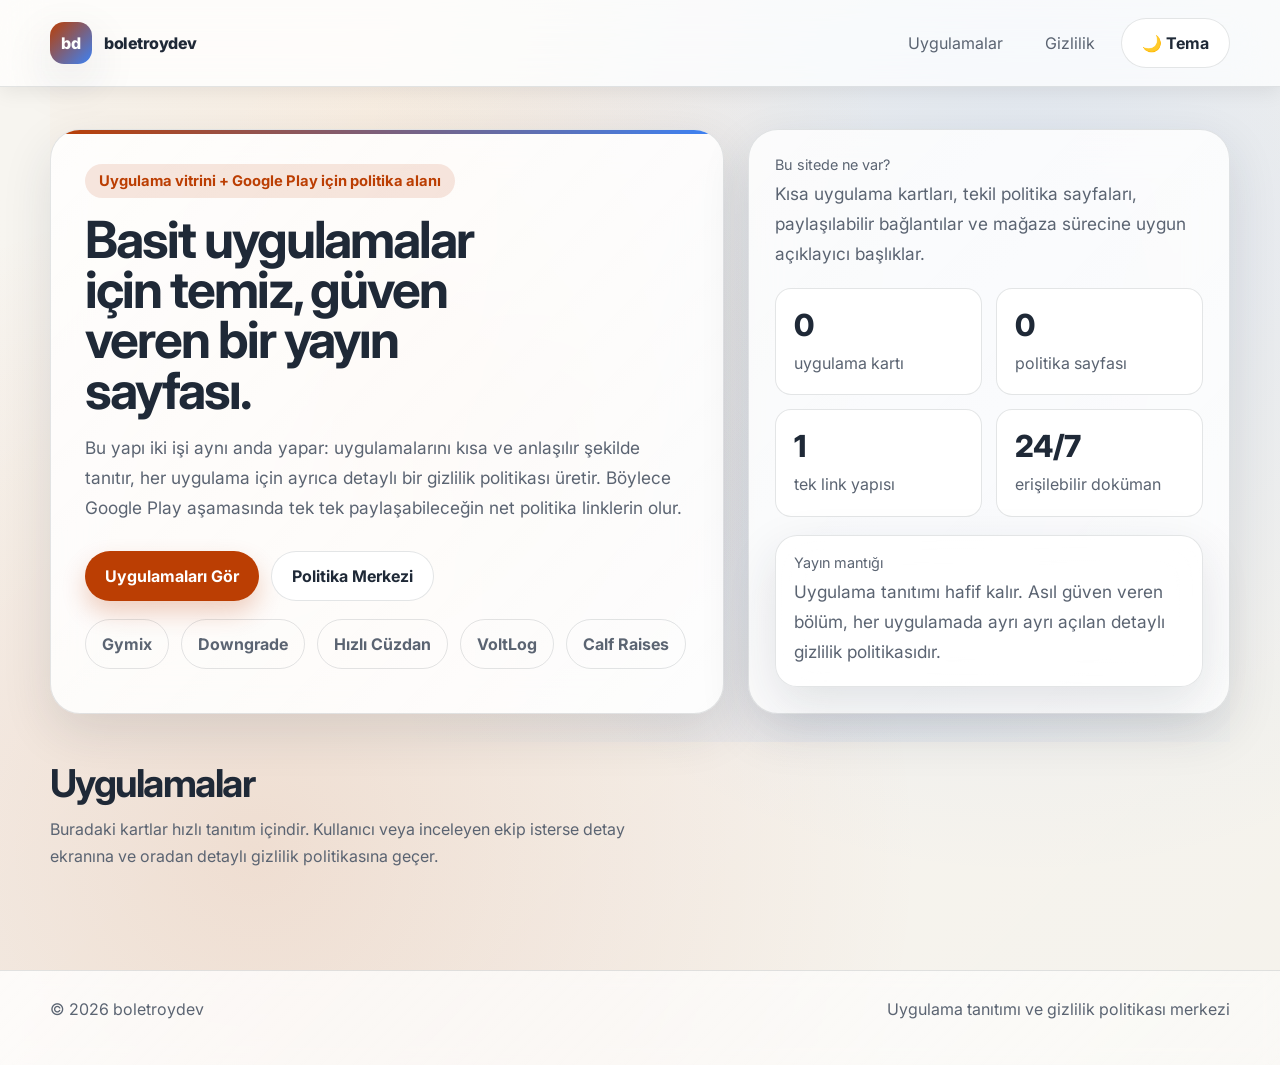
==== index.html @ 5c426b90 "save Co-authored-by: Copilot <copilot@github.com>" ====
<!DOCTYPE html>
<html lang="tr">

<head>
    <meta charset="UTF-8">
    <meta name="viewport" content="width=device-width, initial-scale=1.0">
    <title>boletroydev | Uygulamalar ve Gizlilik Politikaları</title>
    <meta name="description"
        content="boletroydev uygulamaları, öne çıkan özellikler ve Google Play uyumlu gizlilik politikaları.">
    <meta name="keywords" content="uygulama, android, ios, gizlilik politikası, privacy policy, mobile app">
    <meta property="og:title" content="boletroydev | Uygulamalar ve Gizlilik Politikaları">
    <meta property="og:description" content="boletroydev uygulamaları, öne çıkan özellikler ve Google Play uyumlu gizlilik politikaları.">
    <meta property="og:image" content="icons/icon.png">
    <meta property="og:url" content="https://boletroydev.com">
    <meta name="twitter:card" content="summary_large_image">
    <link rel="icon" href="icons/icon.png" type="image/png">
    <link rel="preconnect" href="https://fonts.googleapis.com">
    <link rel="preconnect" href="https://fonts.gstatic.com" crossorigin>
    <link href="https://fonts.googleapis.com/css2?family=Inter:wght@400;500;600;700;800&display=swap" rel="stylesheet">
    <link rel="stylesheet" href="style.css">
</head>

<body>
    <div class="shell">
        <header class="nav">
            <div class="nav-inner">
                <a class="brand" href="#home" aria-label="Ana sayfa">
                    <span class="brand-mark">bd</span>
                    <span>boletroydev</span>
                </a>
                <div class="nav-actions">
                    <button class="ghost-button" type="button" onclick="showHome()">Uygulamalar</button>
                    <button class="ghost-button" type="button" onclick="showPolicies()">Gizlilik</button>
                    <button class="secondary-button" id="theme-toggle" type="button"
                        aria-label="Temayı değiştir">🌙 Tema</button>
                </div>
            </div>
        </header>

        <section class="hero">
            <div class="hero-card">
                <div class="eyebrow">Uygulama vitrini + Google Play için politika alanı</div>
                <h1>Basit uygulamalar için temiz, güven veren bir yayın sayfası.</h1>
                <p>
                    Bu yapı iki işi aynı anda yapar: uygulamalarını kısa ve anlaşılır şekilde tanıtır, her uygulama için
                    ayrıca detaylı bir gizlilik politikası üretir. Böylece Google Play aşamasında tek tek
                    paylaşabileceğin
                    net politika linklerin olur.
                </p>
                <div class="hero-actions">
                    <button class="primary-button" type="button" onclick="showHome()">Uygulamaları Gör</button>
                    <button class="secondary-button" type="button" onclick="showPolicies()">Politika Merkezi</button>
                </div>
                <div class="pill-list" style="margin-top: 18px;">
                    <button class="chip-link" type="button" onclick="jumpToApp('project-asistan')">Gymix</button>
                    <button class="chip-link" type="button" onclick="jumpToApp('gorev-takipci')">Downgrade</button>
                    <button class="chip-link" type="button" onclick="jumpToApp('butce-yoneticisi')">Hızlı
                        Cüzdan</button>
                    <button class="chip-link" type="button" onclick="jumpToApp('voltlog')">VoltLog</button>
                    <button class="chip-link" type="button" onclick="jumpToApp('calf-raises-tracker')">Calf Raises</button>
                </div>
            </div>

            <aside class="stats-card">
                <div>
                    <div class="mini-title">Bu sitede ne var?</div>
                    <p class="muted" style="margin: 0;">
                        Kısa uygulama kartları, tekil politika sayfaları, paylaşılabilir bağlantılar ve mağaza sürecine
                        uygun
                        açıklayıcı başlıklar.
                    </p>
                </div>
                <div class="stat-grid">
                    <div class="stat-item">
                        <span class="stat-number" id="app-count">0</span>
                        <span class="stat-label">uygulama kartı</span>
                    </div>
                    <div class="stat-item">
                        <span class="stat-number" id="policy-count">0</span>
                        <span class="stat-label">politika sayfası</span>
                    </div>
                    <div class="stat-item">
                        <span class="stat-number">1</span>
                        <span class="stat-label">tek link yapısı</span>
                    </div>
                    <div class="stat-item">
                        <span class="stat-number">24/7</span>
                        <span class="stat-label">erişilebilir doküman</span>
                    </div>
                </div>
                <div class="section-card" style="padding: 18px;">
                    <div class="mini-title">Yayın mantığı</div>
                    <p class="muted" style="margin: 0;">
                        Uygulama tanıtımı hafif kalır. Asıl güven veren bölüm, her uygulamada ayrı ayrı açılan detaylı
                        gizlilik
                        politikasıdır.
                    </p>
                </div>
            </aside>
        </section>

        <main class="main">
            <section id="home" class="view active">
                <div class="section-head">
                    <div>
                        <h2 class="section-title">Uygulamalar</h2>
                        <p class="section-copy">
                            Buradaki kartlar hızlı tanıtım içindir. Kullanıcı veya inceleyen ekip isterse detay ekranına
                            ve oradan
                            detaylı gizlilik politikasına geçer.
                        </p>
                    </div>
                </div>
                <div id="apps-grid" class="app-grid"></div>
            </section>

            <section id="detail" class="view">
                <div id="detail-content"></div>
            </section>

            <section id="privacy" class="view">
                <div id="privacy-content"></div>
            </section>
        </main>

        <button id="back-to-top" class="back-to-top" type="button" aria-label="Başa dön">↑</button>

        <footer class="footer">
            <div class="footer-inner">
                <span id="footer-copy">© 2026 boletroydev</span>
                <span>Uygulama tanıtımı ve gizlilik politikası merkezi</span>
            </div>
        </footer>
    </div>

    <script>
        const apps = {
            "project-asistan": {
                "title": "Gymix - Fitness, Habit & Focus",
                "icon": "icons/gymix-logo.jpg",
                "desc": "Antrenman, alışkanlık ve odak rutinlerini tek yerde tutan sade bir yaşam tarzı uygulaması.",
                "features": [
                    "Egzersiz ve rutin takibi",
                    "Alışkanlık planlama",
                    "Odak seansı ve ilerleme görünümü"
                ],
                "version": "1.0.7",
                "websiteUrl": "#",
                "playStoreUrl": "https://play.google.com/store",
                "appStoreUrl": "https://www.apple.com/app-store/",
                "testLinks": [
                    {
                        "label": "Android Test",
                        "url": "#",
                        "note": "APK, internal test veya kapalı test bağlantısı"
                    },
                    {
                        "label": "iOS Test",
                        "url": "#",
                        "note": "TestFlight bağlantısı"
                    }
                ],
                "badge": "Yeni",
                "privacyPage": "gymix-privacy.html",
                "privacy": {
                    "lastUpdated": "21 Nisan 2026",
                    "summary": "Gymix, kullanıcının fitness ve alışkanlık verilerini uygulama işlevlerini sunmak amacıyla işler. Uygulama, reklam satışı amacıyla kişisel verileri üçüncü taraflara satmaz.",
                    "dataCollected": [
                        "Kullanıcının manuel olarak eklediği antrenman kayıtları",
                        "Alışkanlık hedefleri, tamamlanma durumu ve odak seansı bilgileri",
                        "Uygulama ayarları, tema tercihi ve cihaz üzerinde tutulan teknik kullanım verileri"
                    ],
                    "dataNotCollected": [
                        "Kredi kartı veya ödeme bilgileri",
                        "Resmi kimlik numarası",
                        "Rehber, kısa mesaj veya çağrı kayıtları"
                    ],
                    "usagePurposes": [
                        "Temel uygulama fonksiyonlarını sunmak",
                        "Kullanıcının geçmiş kayıtlarını göstermek",
                        "Cihaz üzerinde kişiselleştirilmiş deneyim sağlamak",
                        "Hata ayıklama ve hizmet kalitesini iyileştirmek"
                    ],
                    "sharing": "Gymix kapsamında tutulan kişisel veriler, reklam veya pazarlama amacıyla satılmaz. Yasal yükümlülük doğması dışında veriler üçüncü taraflarla paylaşılmaz.",
                    "storage": "Veriler ağırlıklı olarak cihaz üzerinde veya uygulama altyapısında hizmet sunumu için gerekli süre boyunca saklanır. Kullanıcı uygulama içeriğini sildiğinde ya da kaldırdığında ilgili kayıtlar erişilemez hale gelir.",
                    "security": "Uygulama içinde saklanan bilgiler yetkisiz erişime karşı makul teknik ve idari önlemlerle korunur. Buna erişim kısıtlamaları, güvenli aktarım yöntemleri ve düzenli bakım süreçleri dahildir.",
                    "children": "Gymix genel kitleye yöneliktir ve özellikle çocuklara hedeflenmez. Geliştirici, ebeveyn onayı gerektiren yaş grubundan bilerek veri toplama amacı taşımaz.",
                    "userRights": "Kullanıcı, uygulama içindeki verilerini düzenleyebilir, silebilir veya uygulamayı kaldırarak yerel verileri kaldırabilir. Geçerli mevzuat kapsamındaki talepler için mağaza geliştirici iletişim kanalı kullanılabilir."
                }
            },
            "gorev-takipci": {
                "title": "Downgrade - Bacak Kası",
                "icon": "icons/downgrade-logo.png",
                "desc": "Basit görev akışı, kısa notlar ve kişisel plan takibi için hafif bir yardımcı uygulama.",
                "features": [
                    "Görev ve liste yönetimi",
                    "Hatırlatıcı mantığı",
                    "Basit kategori düzeni"
                ],
                "version": "1.0.0",
                "websiteUrl": "#",
                "playStoreUrl": "#",
                "appStoreUrl": "#",
                "testLinks": [
                    {
                        "label": "Android Test",
                        "url": "#",
                        "note": "APK veya internal test bağlantısı"
                    }
                ],
                "badge": "Güncellendi",
                "privacyPage": "downgrade-privacy.html",
                "privacy": {
                    "lastUpdated": "21 Nisan 2026",
                    "summary": "Downgrade - Bacak Kası, kullanıcının eklediği görevleri ve uygulama tercihlerini çalışabilmek için kullanır. Uygulama basit işlevli olduğu için veri işleme kapsamı sınırlıdır.",
                    "dataCollected": [
                        "Kullanıcının oluşturduğu görev başlıkları ve görev notları",
                        "Hatırlatıcı tercihleri ve görev durumu bilgileri",
                        "Temel cihaz içi ayarlar"
                    ],
                    "dataNotCollected": [
                        "Konum verisi",
                        "Finansal bilgi",
                        "Sağlık verisi"
                    ],
                    "usagePurposes": [
                        "Görev listelerini göstermek ve güncellemek",
                        "Hatırlatıcı mantığını çalıştırmak",
                        "Kullanıcının ayarlarını korumak"
                    ],
                    "sharing": "Bu uygulamadaki görev ve not verileri reklam, profil çıkarma veya veri komisyonculuğu amacıyla üçüncü kişilere aktarılmaz.",
                    "storage": "Veriler temel olarak kullanıcının cihazında tutulur. Uygulama kaldırıldığında veya veriler temizlendiğinde ilgili içerikler silinir.",
                    "security": "Basit uygulama yapısına uygun olarak erişim sınırlandırmaları ve platformun sunduğu güvenlik önlemleri kullanılır.",
                    "children": "Uygulama çocuklara özel olarak tasarlanmamıştır ve bilerek çocuklardan kişisel veri toplamayı hedeflemez.",
                    "userRights": "Kullanıcı kendi oluşturduğu içerikleri dilediği zaman güncelleyebilir veya silebilir. Politika ile ilgili talepler mağaza geliştirici iletişim adresi üzerinden iletilebilir."
                }
            },
            "butce-yoneticisi": {
                "title": "Hızlı Cüzdan - Bütçe Yöneticisi",
                "icon": "icons/fastwallet-logo.png",
                "desc": "Gelir gider takibi, kategori yönetimi ve kişisel bütçe görünümü için tasarlanmış sade finans yardımcı uygulaması.",
                "features": [
                    "Gelir ve gider kaydı",
                    "Kategori bazlı özetler",
                    "Dışa aktarma ve temel rapor mantığı"
                ],
                "version": "1.0.0",
                "websiteUrl": "#",
                "playStoreUrl": "#",
                "appStoreUrl": "#",
                "testLinks": [
                    {
                        "label": "Android Test",
                        "url": "#",
                        "note": "Deneme sürümü bağlantısı"
                    }
                ],
                "badge": null,
                "privacyPage": "fastwallet-privacy.html",
                "privacy": {
                    "lastUpdated": "21 Nisan 2026",
                    "summary": "Hızlı Cüzdan, kullanıcının bütçe kayıtlarını kişisel finans takibi amacıyla işler. Finansal yönetim aracı olmasına rağmen banka hesabına doğrudan erişim sağlamaz ve ödeme işlemi yürütmez.",
                    "dataCollected": [
                        "Kullanıcının eklediği gelir ve gider kayıtları",
                        "Kategori, açıklama ve tarih bilgileri",
                        "Uygulama tercihleri ve temel teknik kayıtlar"
                    ],
                    "dataNotCollected": [
                        "Kredi kartı numarası",
                        "Banka giriş bilgileri",
                        "Biyometrik kimlik verileri"
                    ],
                    "usagePurposes": [
                        "Bütçe ekranında kayıtların gösterilmesi",
                        "Finansal özet ve rapor üretimi",
                        "Kullanıcı deneyimini sürdürebilmek için tercihlerin korunması"
                    ],
                    "sharing": "Kullanıcının bütçe kayıtları reklam ağlarıyla paylaşılmaz ve veri satışı yapılmaz. Ancak yasal gereklilik veya kullanıcı talebi halinde sınırlı işlem yapılabilir.",
                    "storage": "Girilen kayıtlar, uygulama işlevlerini sürdürebilmek için gerekli süre boyunca saklanır. Kullanıcı verileri silerse veya uygulamayı kaldırırsa erişim sona erer.",
                    "security": "Veriler platformun sağladığı güvenlik imkanları ve uygulama içi makul koruma önlemleri ile saklanır. Amaç yetkisiz erişim riskini azaltmaktır.",
                    "children": "Hızlı Cüzdan genel kullanıcı kitlesine yöneliktir; çocuklara yönelik özel içerik veya bilinçli çocuk verisi toplama faaliyeti içermez.",
                    "userRights": "Kullanıcı kayıtlarını düzenleyebilir, silebilir ve uygun yasal çerçevede bilgi talebinde bulunabilir. Resmi iletişim için mağaza geliştirici iletişim kanalı kullanılabilir."
                }
            },
            "voltlog": {
                "title": "VoltLog: Battery Ride Tracker",
                "icon": "icons/voltlog-logo.svg",
                "desc": "Elektrikli sürüşlerde batarya tüketimi, rota hissi ve sürüş kayıtlarını takip etmek için hazırlanan sade bir yardımcı uygulama.",
                "features": [
                    "Batarya seviyesi ve sürüş kaydı",
                    "Sürüş geçmişi ve temel özetler",
                    "Kişisel rota notları"
                ],
                "version": "1.0.0",
                "websiteUrl": "#",
                "playStoreUrl": "#",
                "appStoreUrl": "#",
                "testLinks": [
                    {
                        "label": "Android Test",
                        "url": "#",
                        "note": "Kapalı test veya APK bağlantısı"
                    }
                ],
                "badge": "Yeni",
                "privacyPage": "voltlog-privacy.html",
                "privacy": {
                    "lastUpdated": "21 Nisan 2026",
                    "summary": "VoltLog, kullanıcının sürüş geçmişini ve batarya ile ilgili uygulama içinde girdiği verileri sürüş deneyimini takip etmek amacıyla işler. Uygulama, kişisel verileri reklam satışı amacıyla üçüncü taraflara satmaz.",
                    "dataCollected": [
                        "Kullanıcının eklediği sürüş kayıtları",
                        "Batarya seviyesi, süre, mesafe veya manuel not bilgileri",
                        "Uygulama tercihleri ve temel cihaz içi teknik kayıtlar"
                    ],
                    "dataNotCollected": [
                        "Ödeme kartı bilgileri",
                        "Resmi kimlik numarası",
                        "Kişisel rehber veya mesaj içerikleri"
                    ],
                    "usagePurposes": [
                        "Sürüş geçmişini göstermek",
                        "Batarya kullanım eğilimlerini özetlemek",
                        "Kullanıcı deneyimini iyileştirmek",
                        "Teknik sorunları analiz etmek"
                    ],
                    "sharing": "VoltLog içinde işlenen veriler reklam ağına satılmaz. Yasal zorunluluklar dışında veriler üçüncü taraflarla paylaşılmaz.",
                    "storage": "Kayıtlar uygulama işlevlerini sürdürebilmek için gerekli süre boyunca saklanır. Kullanıcı verileri sildiğinde veya uygulamayı kaldırdığında bu kayıtlara erişim sona erer.",
                    "security": "Veriler, platformun sunduğu güvenlik önlemleri ve uygulama içi makul koruma yöntemleri ile korunmaya çalışılır.",
                    "children": "VoltLog genel kullanıcı kitlesine yöneliktir ve çocuklara özel olarak tasarlanmamıştır.",
                    "userRights": "Kullanıcı kendi kayıtlarını görüntüleyebilir, düzenleyebilir ve silebilir. Politika ile ilgili talepler geliştirici iletişim kanalı üzerinden iletilebilir."
                }
            },
            "calf-raises-tracker": {
                "title": "Calf Raises Tracker",
                "icon": "icons/calf-raises-logo.svg",
                "desc": "Baldır egzersizi tekrarlarını, set sayılarını ve kişisel ilerlemeyi hızlı biçimde kaydetmek için tasarlanan hafif bir takip uygulaması.",
                "features": [
                    "Set ve tekrar kaydı",
                    "Günlük egzersiz geçmişi",
                    "Kişisel ilerleme takibi"
                ],
                "version": "1.0.0",
                "websiteUrl": "#",
                "playStoreUrl": "#",
                "appStoreUrl": "#",
                "testLinks": [
                    {
                        "label": "Android Test",
                        "url": "#",
                        "note": "APK veya kapalı test bağlantısı"
                    }
                ],
                "badge": "Yeni",
                "privacyPage": "calf-raises-privacy.html",
                "privacy": {
                    "lastUpdated": "21 Nisan 2026",
                    "summary": "Calf Raises Tracker, kullanıcının egzersiz tekrarlarını ve ilerleme kayıtlarını gösterebilmek için sınırlı düzeyde uygulama verisi işler. Uygulama, kullanıcı verilerini reklam veya veri satışı amacıyla kullanmaz.",
                    "dataCollected": [
                        "Kullanıcının girdiği set, tekrar ve tarih kayıtları",
                        "Egzersiz hedefleri veya kişisel notlar",
                        "Temel uygulama tercihleri"
                    ],
                    "dataNotCollected": [
                        "Finansal bilgi",
                        "Resmi sağlık kaydı",
                        "Kişisel mesaj içerikleri"
                    ],
                    "usagePurposes": [
                        "Antrenman ilerlemesini göstermek",
                        "Kayıt geçmişini saklamak",
                        "Temel uygulama deneyimini sürdürmek"
                    ],
                    "sharing": "Bu uygulamada tutulan egzersiz kayıtları üçüncü taraf reklam ağlarıyla paylaşılmaz ve veri satışı yapılmaz.",
                    "storage": "Veriler, uygulama işlevlerini sağlamak için gereken süre boyunca saklanır. Kullanıcı silme işlemi yaptığında veya uygulamayı kaldırdığında ilgili erişim sona erer.",
                    "security": "Platform seviyesindeki güvenlik imkanları ve makul uygulama önlemleri kullanılarak veriler korunmaya çalışılır.",
                    "children": "Uygulama genel kullanıcı kitlesine yöneliktir ve bilerek çocuklardan kişisel veri toplama amacı taşımaz.",
                    "userRights": "Kullanıcı egzersiz kayıtlarını düzenleyebilir, silebilir ve destek kanalından ek bilgi talep edebilir."
                }
            }
        };

        const appList = Object.entries(apps);

        function escapeHtml(value) {
            return String(value)
                .replaceAll("&", "&amp;")
                .replaceAll("<", "&lt;")
                .replaceAll(">", "&gt;")
                .replaceAll('"', "&quot;")
                .replaceAll("'", "&#39;");
        }

        function getPolicyUrl(appId) {
            const app = apps[appId];
            if (!app) {
                return `${window.location.origin}${window.location.pathname}#privacy`;
            }
            return `${window.location.origin}${window.location.pathname.replace(/[^/]*$/, "")}${app.privacyPage}`;
        }

        function renderList(items, className = "feature-list") {
            return `<ul class="${className}">${items.map((item) => `<li>${escapeHtml(item)}</li>`).join("")}</ul>`;
        }

        function renderApps() {
            const appsGrid = document.getElementById("apps-grid");
            appsGrid.innerHTML = appList.map(([id, app]) => `
                <article class="app-card">
                    <div class="app-cover">
                        <img src="${escapeHtml(app.icon)}" alt="${escapeHtml(app.title)} logosu">
                    </div>
                    <div class="app-body">
                        <div class="app-header">
                            <h3 class="app-title">${escapeHtml(app.title)}</h3>
                            ${app.badge ? `<span class="badge">${escapeHtml(app.badge)}</span>` : ""}
                        </div>
                        <p class="muted">${escapeHtml(app.desc)}</p>
                        <div class="inline-actions" style="margin-top: 14px;">
                            ${app.websiteUrl && app.websiteUrl !== "#" ? `<span class="badge">Website Hazır</span>` : `<span class="badge badge-muted">Website Yakında</span>`}
                        </div>
                        ${renderList(app.features)}
                        <div class="inline-actions" style="margin-top: 20px;">
                            <button class="primary-button" type="button" onclick="showAppDetail('${id}')">Detaya Git</button>
                            <button class="secondary-button" type="button" onclick="showPrivacy('${id}')">Gizlilik</button>
                            <a class="secondary-button" href="${escapeHtml(app.privacyPage)}">Ayrı Sayfa</a>
                            ${app.websiteUrl && app.websiteUrl !== "#" ? `<a class="secondary-button" href="${escapeHtml(app.websiteUrl)}" target="_blank" rel="noreferrer">Website</a>` : ""}
                            ${renderTestLinks(app, true)}
                        </div>
                    </div>
                </article>
            `).join("");
        }

        function renderTestLinks(app, compact = false) {
            if (!app.testLinks || app.testLinks.length === 0) {
                return "";
            }

            return app.testLinks
                .filter((link) => link.url && link.url !== "#")
                .map((link) => {
                    const className = compact ? "secondary-button" : "chip-link";
                    const target = escapeHtml(link.url);
                    const title = link.note ? ` title="${escapeHtml(link.note)}"` : "";
                    return `<a class="${className}" href="${target}" target="_blank" rel="noreferrer"${title}>${escapeHtml(link.label)}</a>`;
                })
                .join("");
        }

        function showView(viewId) {
            document.querySelectorAll(".view").forEach((view) => view.classList.remove("active"));
            document.getElementById(viewId).classList.add("active");
            window.scrollTo({ top: 0, behavior: "smooth" });
        }

        function showHome() {
            window.location.hash = "home";
            showView("home");
        }

        function showPolicies() {
            renderPolicyHub();
            window.location.hash = "privacy";
            showView("privacy");
        }

        function jumpToApp(appId) {
            if (!apps[appId]) {
                return;
            }
            showAppDetail(appId);
        }

        function showAppDetail(appId) {
            const app = apps[appId];
            if (!app) {
                return;
            }

            const detailContent = document.getElementById("detail-content");
            detailContent.innerHTML = `
                <div class="detail-layout">
                    <section class="detail-panel">
                        <div class="detail-intro">
                            <img class="detail-icon" src="${escapeHtml(app.icon)}" alt="${escapeHtml(app.title)} logosu">
                            <div>
                                <div class="eyebrow">Uygulama detayı</div>
                                <h2 class="detail-title">${escapeHtml(app.title)}</h2>
                                <p class="detail-copy">${escapeHtml(app.desc)}</p>
                            </div>
                        </div>
                        <div class="info-row">
                            <div class="info-chip">
                                <strong>Versiyon</strong>
                                <span>${escapeHtml(app.version)}</span>
                            </div>
                            <div class="info-chip">
                                <strong>Politika tipi</strong>
                                <span>Tekil uygulama politikası</span>
                            </div>
                            <div class="info-chip">
                                <strong>Güncelleme</strong>
                                <span>${escapeHtml(app.privacy.lastUpdated)}</span>
                            </div>
                        </div>
                        <div class="inline-actions" style="margin-top: 18px;">
                            ${app.websiteUrl && app.websiteUrl !== "#" ? `<span class="badge">Website aktif</span>` : `<span class="badge badge-muted">Website henüz eklenmedi</span>`}
                        </div>
                        ${app.websiteUrl && app.websiteUrl !== "#" ? `
                        <div class="section-card" style="margin-top: 22px;">
                            <div class="mini-title">Uygulama web sitesi</div>
                            <p class="muted">Bu uygulama için ayrı bir tanıtım veya destek sitesi kullanabilirsin.</p>
                            <div class="inline-actions" style="margin-top: 16px;">
                                <a class="primary-button" href="${escapeHtml(app.websiteUrl)}" target="_blank" rel="noreferrer">Websiteyi Aç</a>
                            </div>
                        </div>` : ""}
                        <div class="section-card" style="margin-top: 22px;">
                            <div class="mini-title">Öne çıkan özellikler</div>
                            ${renderList(app.features)}
                        </div>
                    </section>

                    <aside class="detail-panel">
                        <div class="mini-title">Buradan devam et</div>
                        <p class="muted">
                            Mağaza aşaması için en kritik bölüm, bu uygulamaya ait detaylı gizlilik politikasıdır.
                            Aşağıdaki butonla doğrudan tekil politika sayfasına geçebilirsin.
                        </p>
                        <div class="detail-actions" style="margin-top: 20px;">
                            <button class="primary-button" type="button" onclick="showPrivacy('${appId}')">Gizlilik Politikasını Aç</button>
                            <button class="secondary-button" type="button" onclick="showHome()">Kartlara Dön</button>
                            <a class="secondary-button" href="${escapeHtml(app.privacyPage)}">Ayrı Gizlilik Sayfası</a>
                            ${app.websiteUrl && app.websiteUrl !== "#" ? `<a class="secondary-button" href="${escapeHtml(app.websiteUrl)}" target="_blank" rel="noreferrer">Website</a>` : ""}
                            ${app.playStoreUrl && app.playStoreUrl !== "#" ? `<a class="secondary-button" href="${escapeHtml(app.playStoreUrl)}" target="_blank" rel="noreferrer">Google Play</a>` : ""}
                            ${app.appStoreUrl && app.appStoreUrl !== "#" ? `<a class="secondary-button" href="${escapeHtml(app.appStoreUrl)}" target="_blank" rel="noreferrer">App Store</a>` : ""}
                            ${renderTestLinks(app, true)}
                        </div>
                        <div class="section-card" style="margin-top: 22px;">
                            <div class="mini-title">Kısa politika özeti</div>
                            <p class="muted" style="margin: 0;">${escapeHtml(app.privacy.summary)}</p>
                        </div>
                        ${app.testLinks && app.testLinks.some((link) => link.url && link.url !== "#") ? `
                        <div class="section-card" style="margin-top: 22px;">
                            <div class="mini-title">Test bağlantıları</div>
                            <p class="muted">Yayın öncesi deneme sürümlerini veya TestFlight / APK bağlantılarını burada paylaşabilirsin.</p>
                            <div class="inline-actions" style="margin-top: 16px;">
                                ${app.testLinks.filter((link) => link.url && link.url !== "#").map((link) => `
                                    <a class="secondary-button" href="${escapeHtml(link.url)}" target="_blank" rel="noreferrer" title="${escapeHtml(link.note || "")}">
                                        ${escapeHtml(link.label)}
                                    </a>
                                `).join("")}
                            </div>
                        </div>` : `
                        <div class="section-card" style="margin-top: 22px;">
                            <div class="mini-title">Test bağlantıları</div>
                            <p class="muted" style="margin: 0;">Bu uygulama için henüz aktif bir test bağlantısı eklenmedi.</p>
                        </div>`}
                    </aside>
                </div>
            `;

            window.location.hash = `app/${appId}`;
            showView("detail");
        }

        function renderPolicyHub() {
            const privacyContent = document.getElementById("privacy-content");
            privacyContent.innerHTML = `
                <div class="section-head">
                    <div>
                        <h2 class="section-title">Gizlilik Politikaları</h2>
                        <p class="section-copy">
                            Her uygulama için ayrı politika bağlantısı üretilir. Google Play Console içinde ilgili uygulamanın
                            privacy policy alanına bu tekil bağlantıyı ekleyebilirsin.
                        </p>
                    </div>
                </div>
                <div class="app-grid">
                    ${appList.map(([id, app]) => `
                        <article class="app-card">
                            <div class="app-body">
                                <div class="app-header">
                                    <h3 class="app-title">${escapeHtml(app.title)}</h3>
                                    <span class="badge">Politika</span>
                                </div>
                                <p class="muted">${escapeHtml(app.privacy.summary)}</p>
                                <div class="policy-url">${escapeHtml(getPolicyUrl(id))}</div>
                                <div class="inline-actions" style="margin-top: 18px;">
                                    <button class="primary-button" type="button" onclick="showPrivacy('${id}')">Politikayı Aç</button>
                                    <button class="secondary-button" type="button" onclick="copyPolicyUrl('${id}')">Linki Kopyala</button>
                                    <a class="secondary-button" href="${escapeHtml(app.privacyPage)}">Ayrı Sayfa</a>
                                </div>
                            </div>
                        </article>
                    `).join("")}
                </div>
            `;
        }

        function showPrivacy(appId) {
            const app = apps[appId];
            if (!app) {
                renderPolicyHub();
                showView("privacy");
                return;
            }

            const privacyContent = document.getElementById("privacy-content");
            privacyContent.innerHTML = `
                <div class="policy-layout">
                    <section class="policy-panel">
                        <div class="policy-intro">
                            <img class="policy-icon" src="${escapeHtml(app.icon)}" alt="${escapeHtml(app.title)} logosu">
                            <div>
                                <div class="eyebrow">Detaylı gizlilik politikası</div>
                                <h1 class="policy-title">${escapeHtml(app.title)}</h1>
                                <div class="policy-meta">
                                    <span class="chip-link" style="cursor: default;">Son güncelleme: ${escapeHtml(app.privacy.lastUpdated)}</span>
                                    <span class="chip-link" style="cursor: default;">Uygulamaya özel politika</span>
                                </div>
                            </div>
                        </div>

                        <div class="policy-body">
                            <p>${escapeHtml(app.privacy.summary)}</p>
                        </div>

                        <div class="policy-sections">
                            <section class="policy-section">
                                <h3>1. Toplanan veriler</h3>
                                ${renderList(app.privacy.dataCollected, "policy-list")}
                            </section>
                            <section class="policy-section">
                                <h3>2. Toplanmayan veriler</h3>
                                ${renderList(app.privacy.dataNotCollected, "policy-list")}
                            </section>
                            <section class="policy-section">
                                <h3>3. Verilerin kullanım amaçları</h3>
                                ${renderList(app.privacy.usagePurposes, "policy-list")}
                            </section>
                            <section class="policy-section">
                                <h3>4. Üçüncü taraflarla paylaşım</h3>
                                <p>${escapeHtml(app.privacy.sharing)}</p>
                            </section>
                            <section class="policy-section">
                                <h3>5. Saklama süresi ve silme yaklaşımı</h3>
                                <p>${escapeHtml(app.privacy.storage)}</p>
                            </section>
                            <section class="policy-section">
                                <h3>6. Güvenlik önlemleri</h3>
                                <p>${escapeHtml(app.privacy.security)}</p>
                            </section>
                            <section class="policy-section">
                                <h3>7. Çocukların gizliliği</h3>
                                <p>${escapeHtml(app.privacy.children)}</p>
                            </section>
                            <section class="policy-section">
                                <h3>8. Kullanıcı hakları ve talepler</h3>
                                <p>${escapeHtml(app.privacy.userRights)}</p>
                            </section>
                            <section class="policy-section">
                                <h3>9. Politika değişiklikleri</h3>
                                <p>Bu politika gerektiğinde güncellenebilir. Güncel sürüm her zaman bu sayfada yayımlanır ve yayım tarihi üst bölümde gösterilir.</p>
                            </section>
                        </div>
                    </section>

                    <aside class="aside-stack">
                        <section class="policy-sidebar">
                            <div class="mini-title">Google Play için kullan</div>
                            <p class="muted">
                                Aşağıdaki bağlantı bu uygulamanın doğrudan politika bağlantısıdır. Console içindeki ilgili alana bu
                                linki ekleyebilirsin. Ayrıca istersen bağımsız HTML sayfasını da kullanabilirsin.
                            </p>
                            <div class="policy-url">${escapeHtml(getPolicyUrl(appId))}</div>
                            <div class="inline-actions" style="margin-top: 18px;">
                                <button class="primary-button" type="button" onclick="copyPolicyUrl('${appId}')">Linki Kopyala</button>
                                <button class="secondary-button" type="button" onclick="showAppDetail('${appId}')">Uygulama Detayı</button>
                                <a class="secondary-button" href="${escapeHtml(app.privacyPage)}">Bağımsız Sayfayı Aç</a>
                            </div>
                        </section>

                        <section class="policy-sidebar">
                            <div class="mini-title">Bu politika neden güçlü görünüyor?</div>
                            <ul class="compliance-list">
                                <li>Veri kategorilerini açık şekilde ayırıyor.</li>
                                <li>Toplanmayan veri tiplerini ayrıca belirtiyor.</li>
                                <li>Paylaşım, saklama, güvenlik ve çocuk gizliliği başlıklarını kapsıyor.</li>
                                <li>Uygulamaya özel tekil sayfa bağlantısı sunuyor.</li>
                            </ul>
                        </section>
                    </aside>
                </div>
            `;

            window.location.hash = `privacy/${appId}`;
            showView("privacy");
        }

        async function copyPolicyUrl(appId) {
            const url = getPolicyUrl(appId);
            try {
                await navigator.clipboard.writeText(url);
                alert("Politika bağlantısı kopyalandı.");
            } catch (error) {
                alert(url);
            }
        }

        function boot() {
            const appCountEl = document.getElementById("app-count");
            const policyCountEl = document.getElementById("policy-count");
            const appsGrid = document.getElementById("apps-grid");
            const detailContent = document.getElementById("detail-content");
            const privacyContent = document.getElementById("privacy-content");
            const themeToggle = document.getElementById("theme-toggle");
            const backToTop = document.getElementById("back-to-top");
            const htmlElement = document.documentElement;

            function handleRoute() {
                const hash = window.location.hash.replace(/^#/, "");

                if (!hash || hash === "home") {
                    showView("home");
                    return;
                }

                if (hash === "privacy") {
                    renderPolicyHub();
                    showView("privacy");
                    return;
                }

                if (hash.startsWith("privacy/")) {
                    const appId = hash.replace("privacy/", "");
                    showPrivacy(appId);
                    return;
                }

                if (hash.startsWith("app/")) {
                    const appId = hash.replace("app/", "");
                    showAppDetail(appId);
                    return;
                }

                showView("home");
            }

            function initTheme() {
                const savedTheme = localStorage.getItem("theme");
                if (savedTheme === "dark") {
                    htmlElement.classList.add("dark");
                    themeToggle.textContent = "☀️ Açık Tema";
                } else {
                    htmlElement.classList.remove("dark");
                    themeToggle.textContent = "🌙 Koyu Tema";
                }
            }

            function toggleBackToTop() {
                if (window.scrollY > 300) {
                    backToTop.classList.add("visible");
                } else {
                    backToTop.classList.remove("visible");
                }
            }

            function scrollToTop() {
                window.scrollTo({ top: 0, behavior: "smooth" });
            }

            themeToggle.addEventListener("click", () => {
                htmlElement.classList.toggle("dark");
                localStorage.setItem("theme", htmlElement.classList.contains("dark") ? "dark" : "light");
                themeToggle.textContent = htmlElement.classList.contains("dark") ? "☀️ Açık Tema" : "🌙 Koyu Tema";
            });

            backToTop.addEventListener("click", scrollToTop);
            window.addEventListener("scroll", toggleBackToTop);
        }

        window.addEventListener("load", boot);
    </script>
</body>

</html>
---- style.css ----
:root {
    color-scheme: light;
    --bg: #f4f1ea;
    --panel: rgba(255, 255, 255, 0.82);
    --panel-strong: #ffffff;
    --text: #1f2937;
    --muted: #5b6472;
    --line: rgba(31, 41, 55, 0.12);
    --accent: #bb3e03;
    --accent-strong: #8d2b00;
    --accent-soft: rgba(187, 62, 3, 0.12);
    --accent2: #3b82f6;
    --accent2-soft: rgba(59, 130, 246, 0.12);
    --shadow: 0 18px 50px rgba(31, 41, 55, 0.12);
    --shadow-hover: 0 25px 60px rgba(31, 41, 55, 0.18);
    --shadow-strong: 0 32px 80px rgba(31, 41, 55, 0.15);
    --radius-xl: 30px;
    --radius-lg: 22px;
    --radius-md: 16px;
    --radius-sm: 12px;
}

html.dark {
    color-scheme: dark;
    --bg: #111827;
    --panel: rgba(17, 24, 39, 0.78);
    --panel-strong: #182334;
    --text: #f8fafc;
    --muted: #c2ccda;
    --line: rgba(148, 163, 184, 0.2);
    --accent: #f97316;
    --accent-strong: #ea580c;
    --accent-soft: rgba(249, 115, 22, 0.16);
    --accent2: #60a5fa;
    --accent2-soft: rgba(96, 165, 250, 0.16);
    --shadow: 0 20px 60px rgba(2, 6, 23, 0.38);
    --shadow-hover: 0 25px 70px rgba(2, 6, 23, 0.5);
    --shadow-strong: 0 32px 80px rgba(2, 6, 23, 0.6);
}

* {
    box-sizing: border-box;
}

body {
    margin: 0;
    font-family: 'Inter', "Segoe UI", "Helvetica Neue", Arial, sans-serif;
    background:
        radial-gradient(circle at 20% 80%, var(--accent-soft), transparent 50%),
        radial-gradient(circle at 80% 20%, var(--accent2-soft), transparent 50%),
        radial-gradient(circle at 40% 40%, rgba(251, 146, 60, 0.08), transparent 30%),
        linear-gradient(135deg, rgba(255, 255, 255, 0.3), rgba(255, 255, 255, 0.1)),
        var(--bg);
    color: var(--text);
    transition: background 0.25s ease, color 0.25s ease;
    animation: fadeIn 1s ease-in;
    min-height: 100vh;
}

@keyframes fadeIn {
    from { opacity: 0; }
    to { opacity: 1; }
}

a {
    color: inherit;
    text-decoration: none;
}

button {
    font: inherit;
}

.shell {
    min-height: 100vh;
}

.nav {
    position: sticky;
    top: 0;
    z-index: 20;
    backdrop-filter: blur(20px) saturate(180%);
    background: rgba(255, 255, 255, 0.72);
    border-bottom: 1px solid var(--line);
    transition: background 0.3s ease;
    box-shadow: 0 4px 20px rgba(0, 0, 0, 0.08);
}

html.dark .nav {
    background: rgba(15, 23, 42, 0.8);
    box-shadow: 0 4px 20px rgba(0, 0, 0, 0.3);
}

.nav-inner,
.hero,
.main,
.footer-inner {
    width: min(1180px, calc(100% - 32px));
    margin: 0 auto;
}

.nav-inner {
    display: flex;
    align-items: center;
    justify-content: space-between;
    gap: 16px;
    padding: 18px 0;
}

.brand {
    display: flex;
    align-items: center;
    gap: 12px;
    font-weight: 800;
    letter-spacing: -0.03em;
    transition: transform 0.2s ease;
}

.brand:hover {
    transform: scale(1.05);
}

.brand-mark {
    width: 42px;
    height: 42px;
    display: grid;
    place-items: center;
    border-radius: 14px;
    background: linear-gradient(135deg, var(--accent), var(--accent2));
    color: white;
    box-shadow: var(--shadow);
    transition: all 0.3s ease;
    position: relative;
    overflow: hidden;
}

.brand-mark::before {
    content: '';
    position: absolute;
    top: 0;
    left: 0;
    right: 0;
    bottom: 0;
    background: linear-gradient(45deg, rgba(255, 255, 255, 0.2), transparent);
    opacity: 0;
    transition: opacity 0.3s ease;
}

.brand-mark:hover::before {
    opacity: 1;
}

.brand-mark:hover {
    transform: scale(1.1) rotate(5deg);
    box-shadow: var(--shadow-hover);
}

.nav-actions {
    display: flex;
    align-items: center;
    flex-wrap: wrap;
    gap: 10px;
}

.ghost-button,
.primary-button,
.secondary-button,
.chip-link {
    border: 0;
    border-radius: 999px;
    cursor: pointer;
    transition: all 0.3s ease;
}

.ghost-button:focus,
.primary-button:focus,
.secondary-button:focus,
.chip-link:focus {
    outline: 2px solid var(--accent);
    outline-offset: 2px;
}

.ghost-button {
    padding: 12px 16px;
    color: var(--muted);
    background: transparent;
}

.ghost-button:hover,
.chip-link:hover {
    color: var(--text);
    background: var(--accent-soft);
    transform: translateY(-2px);
}

.primary-button,
.secondary-button,
.chip-link {
    display: inline-flex;
    align-items: center;
    justify-content: center;
    gap: 10px;
    padding: 14px 20px;
    font-weight: 700;
    position: relative;
    overflow: hidden;
}

.primary-button::before,
.secondary-button::before,
.chip-link::before {
    content: '';
    position: absolute;
    top: 50%;
    left: 50%;
    width: 0;
    height: 0;
    background: rgba(255, 255, 255, 0.3);
    border-radius: 50%;
    transform: translate(-50%, -50%);
    transition: width 0.6s ease, height 0.6s ease;
}

.primary-button:active::before,
.secondary-button:active::before,
.chip-link:active::before {
    width: 300px;
    height: 300px;
}

.primary-button {
    background: var(--accent);
    color: white;
    box-shadow: 0 12px 24px rgba(187, 62, 3, 0.24);
}

.primary-button:hover {
    transform: translateY(-3px);
    background: var(--accent-strong);
    box-shadow: 0 20px 40px rgba(187, 62, 3, 0.4);
}

.secondary-button {
    background: var(--panel-strong);
    color: var(--text);
    border: 1px solid var(--line);
}

.secondary-button:hover {
    transform: translateY(-2px);
    box-shadow: var(--shadow);
}

.hero {
    display: grid;
    grid-template-columns: 1.4fr 1fr;
    gap: 24px;
    padding: 42px 0 28px;
    position: relative;
}

.hero::before {
    content: '';
    position: absolute;
    top: 0;
    left: 0;
    right: 0;
    bottom: 0;
    background: 
        radial-gradient(circle at 30% 20%, rgba(251, 146, 60, 0.1) 0%, transparent 50%),
        radial-gradient(circle at 70% 80%, rgba(59, 130, 246, 0.08) 0%, transparent 50%);
    pointer-events: none;
    z-index: -1;
}

.hero-card,
.stats-card,
.section-card,
.app-card,
.detail-panel,
.policy-panel,
.policy-sidebar,
.empty-state {
    background: var(--panel);
    border: 1px solid var(--line);
    backdrop-filter: blur(20px);
    box-shadow: var(--shadow);
    transition: all 0.3s ease;
}

.hero-card {
    border-radius: var(--radius-xl);
    padding: 34px;
    background: linear-gradient(135deg, var(--panel) 0%, rgba(255, 255, 255, 0.9) 100%);
    backdrop-filter: blur(20px);
    border: 1px solid var(--line);
    box-shadow: var(--shadow);
    position: relative;
    overflow: hidden;
    animation: float 6s ease-in-out infinite;
}

@keyframes float {
    0%, 100% { transform: translateY(0px); }
    50% { transform: translateY(-5px); }
}

.hero-card::before {
    content: '';
    position: absolute;
    top: 0;
    left: 0;
    right: 0;
    height: 4px;
    background: linear-gradient(90deg, var(--accent), var(--accent2));
}

@keyframes slideUp {
    from { transform: translateY(30px); opacity: 0; }
    to { transform: translateY(0); opacity: 1; }
}

.eyebrow {
    display: inline-flex;
    align-items: center;
    gap: 8px;
    padding: 8px 14px;
    border-radius: 999px;
    background: var(--accent-soft);
    color: var(--accent);
    font-size: 0.92rem;
    font-weight: 700;
    margin-bottom: 16px;
}

.hero h1,
.section-title,
.policy-title,
.detail-title {
    margin: 0;
    letter-spacing: -0.04em;
}

.hero h1 {
    font-size: clamp(2.4rem, 4vw, 4.2rem);
    line-height: 0.98;
    max-width: 12ch;
}

.hero p {
    color: var(--muted);
    font-size: 1.08rem;
    line-height: 1.75;
    margin: 18px 0 28px;
    max-width: 60ch;
}

.hero-actions,
.pill-list,
.detail-actions,
.inline-actions,
.policy-meta {
    display: flex;
    flex-wrap: wrap;
    gap: 12px;
}

.chip-link {
    padding-inline: 16px;
    background: transparent;
    border: 1px solid var(--line);
    color: var(--muted);
    transition: all 0.3s ease;
    position: relative;
    overflow: hidden;
}

.chip-link::before {
    content: '';
    position: absolute;
    top: 0;
    left: -100%;
    width: 100%;
    height: 100%;
    background: linear-gradient(90deg, transparent, var(--accent-soft), transparent);
    transition: left 0.5s ease;
}

.chip-link:hover::before {
    left: 100%;
}

.chip-link:hover {
    color: var(--text);
    border-color: var(--accent);
    transform: translateY(-2px);
    box-shadow: 0 8px 20px rgba(187, 62, 3, 0.15);
}

.stats-card {
    border-radius: var(--radius-xl);
    padding: 26px;
    display: grid;
    gap: 18px;
    align-content: start;
    background: linear-gradient(135deg, var(--panel) 0%, rgba(255, 255, 255, 0.85) 100%);
    backdrop-filter: blur(20px);
    border: 1px solid var(--line);
    box-shadow: var(--shadow);
    animation: float 6s ease-in-out infinite 1s;
}

.stat-grid {
    display: grid;
    grid-template-columns: repeat(2, minmax(0, 1fr));
    gap: 14px;
}

.stat-item {
    padding: 18px;
    border-radius: var(--radius-md);
    background: var(--panel-strong);
    border: 1px solid var(--line);
    transition: all 0.3s ease;
    position: relative;
    overflow: hidden;
}

.stat-item::before {
    content: '';
    position: absolute;
    top: 0;
    left: 0;
    right: 0;
    height: 3px;
    background: linear-gradient(90deg, var(--accent), var(--accent2));
    transform: scaleX(0);
    transition: transform 0.3s ease;
}

.stat-item:hover::before {
    transform: scaleX(1);
}

.stat-item:hover {
    transform: translateY(-5px) scale(1.02);
    box-shadow: var(--shadow-hover);
    border-color: var(--accent-soft);
}

.stat-number {
    display: block;
    font-size: 1.9rem;
    font-weight: 800;
    letter-spacing: -0.04em;
    margin-bottom: 8px;
}

.stat-label,
.muted {
    color: var(--muted);
    line-height: 1.6;
}

.main {
    padding: 18px 0 80px;
}

.view {
    display: none;
}

.view.active {
    display: block;
    animation: fadeIn 0.5s ease-in;
}

.section-head {
    display: flex;
    align-items: end;
    justify-content: space-between;
    gap: 18px;
    margin-bottom: 20px;
}

.section-title {
    font-size: clamp(1.8rem, 3vw, 2.8rem);
}

.section-copy {
    margin: 10px 0 0;
    color: var(--muted);
    line-height: 1.7;
    max-width: 64ch;
}

.app-grid {
    display: grid;
    grid-template-columns: repeat(3, minmax(0, 1fr));
    gap: 20px;
    animation: fadeInUp 0.8s ease-out;
}

@keyframes fadeInUp {
    from {
        opacity: 0;
        transform: translateY(30px);
    }
    to {
        opacity: 1;
        transform: translateY(0);
    }
}

.app-card {
    border-radius: var(--radius-lg);
    overflow: hidden;
    background: var(--panel);
    border: 1px solid var(--line);
    box-shadow: var(--shadow);
    transition: all 0.4s cubic-bezier(0.4, 0, 0.2, 1);
}

.app-card:hover {
    transform: translateY(-10px) scale(1.02);
    box-shadow: var(--shadow-strong);
    border-color: var(--accent-soft);
}

.app-cover {
    padding: 28px;
    min-height: 180px;
    display: grid;
    place-items: center;
    background:
        linear-gradient(135deg, var(--accent-soft) 0%, var(--accent2-soft) 50%, rgba(249, 115, 22, 0.08) 100%),
        var(--panel-strong);
    border-bottom: 1px solid var(--line);
    transition: all 0.3s ease;
    position: relative;
}

.app-cover::after {
    content: '';
    position: absolute;
    top: 0;
    left: 0;
    right: 0;
    bottom: 0;
    background: linear-gradient(45deg, transparent 30%, rgba(255, 255, 255, 0.1) 50%, transparent 70%);
    opacity: 0;
    transition: opacity 0.3s ease;
}

.app-cover:hover::after {
    opacity: 1;
}

.app-cover img,
.detail-icon,
.policy-icon {
    object-fit: cover;
    border-radius: 26px;
    box-shadow: var(--shadow);
    background: white;
    transition: transform 0.3s ease;
}

.app-cover img:hover {
    transform: scale(1.15) rotate(5deg);
    filter: drop-shadow(0 10px 20px rgba(0, 0, 0, 0.2));
}

.app-cover img {
    width: 110px;
    height: 110px;
}

.app-body {
    padding: 24px;
}

.app-header {
    display: flex;
    align-items: start;
    justify-content: space-between;
    gap: 12px;
    margin-bottom: 14px;
}

.app-title {
    margin: 0;
    font-size: 1.34rem;
    line-height: 1.15;
    letter-spacing: -0.03em;
}

.badge {
    display: inline-flex;
    align-items: center;
    justify-content: center;
    padding: 7px 11px;
    border-radius: 999px;
    background: linear-gradient(135deg, var(--accent-soft), var(--accent2-soft));
    color: var(--accent);
    font-size: 0.78rem;
    font-weight: 800;
    text-transform: uppercase;
    letter-spacing: 0.08em;
    white-space: nowrap;
    box-shadow: 0 4px 12px rgba(187, 62, 3, 0.15);
    transition: all 0.3s ease;
}

.badge:hover {
    transform: scale(1.05);
    box-shadow: 0 6px 16px rgba(187, 62, 3, 0.25);
}

.badge-muted {
    background: rgba(148, 163, 184, 0.18);
    color: var(--muted);
}

.feature-list,
.policy-list {
    margin: 0;
    padding-left: 20px;
    color: var(--muted);
    line-height: 1.75;
}

.feature-list {
    margin-top: 18px;
}

.detail-layout,
.policy-layout {
    display: grid;
    gap: 22px;
}

.detail-layout {
    grid-template-columns: 1.2fr 0.8fr;
}

.policy-layout {
    grid-template-columns: 1.35fr 0.65fr;
    align-items: start;
}

.detail-panel,
.policy-panel,
.policy-sidebar,
.section-card,
.empty-state {
    border-radius: var(--radius-lg);
    padding: 28px;
}

.detail-intro,
.policy-intro {
    display: flex;
    gap: 18px;
    align-items: start;
}

.detail-icon,
.policy-icon {
    width: 96px;
    height: 96px;
    flex-shrink: 0;
}

.detail-title,
.policy-title {
    font-size: clamp(2rem, 3vw, 3rem);
    margin-bottom: 10px;
}

.info-row {
    display: grid;
    grid-template-columns: repeat(3, minmax(0, 1fr));
    gap: 12px;
    margin-top: 24px;
}

.info-chip {
    padding: 16px;
    border-radius: var(--radius-md);
    background: var(--panel-strong);
    border: 1px solid var(--line);
    transition: transform 0.2s ease;
}

.info-chip:hover {
    transform: translateY(-2px);
}

.info-chip strong,
.mini-title {
    display: block;
    margin-bottom: 6px;
    font-size: 0.9rem;
    color: var(--muted);
}

.info-chip span {
    font-weight: 700;
}

.detail-copy,
.policy-body p {
    color: var(--muted);
    line-height: 1.8;
}

.policy-sections {
    display: grid;
    gap: 18px;
    margin-top: 24px;
}

.policy-section {
    padding: 22px;
    border-radius: var(--radius-md);
    background: var(--panel-strong);
    border: 1px solid var(--line);
    transition: box-shadow 0.3s ease;
}

.policy-section:hover {
    box-shadow: 0 10px 30px rgba(31, 41, 55, 0.1);
}

.policy-section h3 {
    margin: 0 0 12px;
    font-size: 1.12rem;
    letter-spacing: -0.02em;
}

.policy-url {
    margin-top: 20px;
    padding: 16px 18px;
    border-radius: var(--radius-md);
    background: #0f172a;
    color: #e2e8f0;
    font-family: Consolas, Monaco, monospace;
    font-size: 0.9rem;
    word-break: break-word;
}

.aside-stack {
    display: grid;
    gap: 18px;
}

.compliance-list {
    margin: 0;
    padding-left: 20px;
    color: var(--muted);
    line-height: 1.8;
}

.footer {
    border-top: 1px solid var(--line);
    padding: 28px 0 46px;
    background: linear-gradient(135deg, var(--panel) 0%, rgba(255, 255, 255, 0.5) 100%);
    backdrop-filter: blur(10px);
}

.footer-inner {
    display: flex;
    align-items: center;
    justify-content: space-between;
    gap: 16px;
    color: var(--muted);
}

.empty-state {
    text-align: center;
}

.back-to-top {
    position: fixed;
    bottom: 20px;
    right: 20px;
    width: 50px;
    height: 50px;
    border-radius: 50%;
    background: linear-gradient(135deg, var(--accent), var(--accent2));
    color: white;
    border: none;
    font-size: 20px;
    cursor: pointer;
    opacity: 0;
    visibility: hidden;
    transition: all 0.3s ease;
    box-shadow: var(--shadow);
    z-index: 100;
}

.back-to-top.visible {
    opacity: 1;
    visibility: visible;
}

.back-to-top:hover {
    transform: translateY(-3px) scale(1.1);
    box-shadow: var(--shadow-hover);
    background: linear-gradient(135deg, var(--accent-strong), var(--accent2));
}

.back-to-top:focus {
    outline: 2px solid var(--accent);
    outline-offset: 2px;
}

@media (max-width: 980px) {
    .hero,
    .detail-layout,
    .policy-layout {
        grid-template-columns: 1fr;
    }

    .app-grid {
        grid-template-columns: repeat(2, minmax(0, 1fr));
    }
}

@media (max-width: 640px) {
    .nav-inner,
    .footer-inner,
    .section-head {
        flex-direction: column;
        align-items: flex-start;
    }

    .hero-card,
    .stats-card,
    .detail-panel,
    .policy-panel,
    .policy-sidebar,
    .section-card,
    .empty-state {
        padding: 22px;
    }

    .app-grid,
    .stat-grid,
    .info-row {
        grid-template-columns: 1fr;
    }

    .detail-intro,
    .policy-intro {
        flex-direction: column;
    }

    .detail-icon,
    .policy-icon {
        width: 84px;
        height: 84px;
    }

    .back-to-top {
        bottom: 15px;
        right: 15px;
        width: 45px;
        height: 45px;
        font-size: 18px;
    }
}
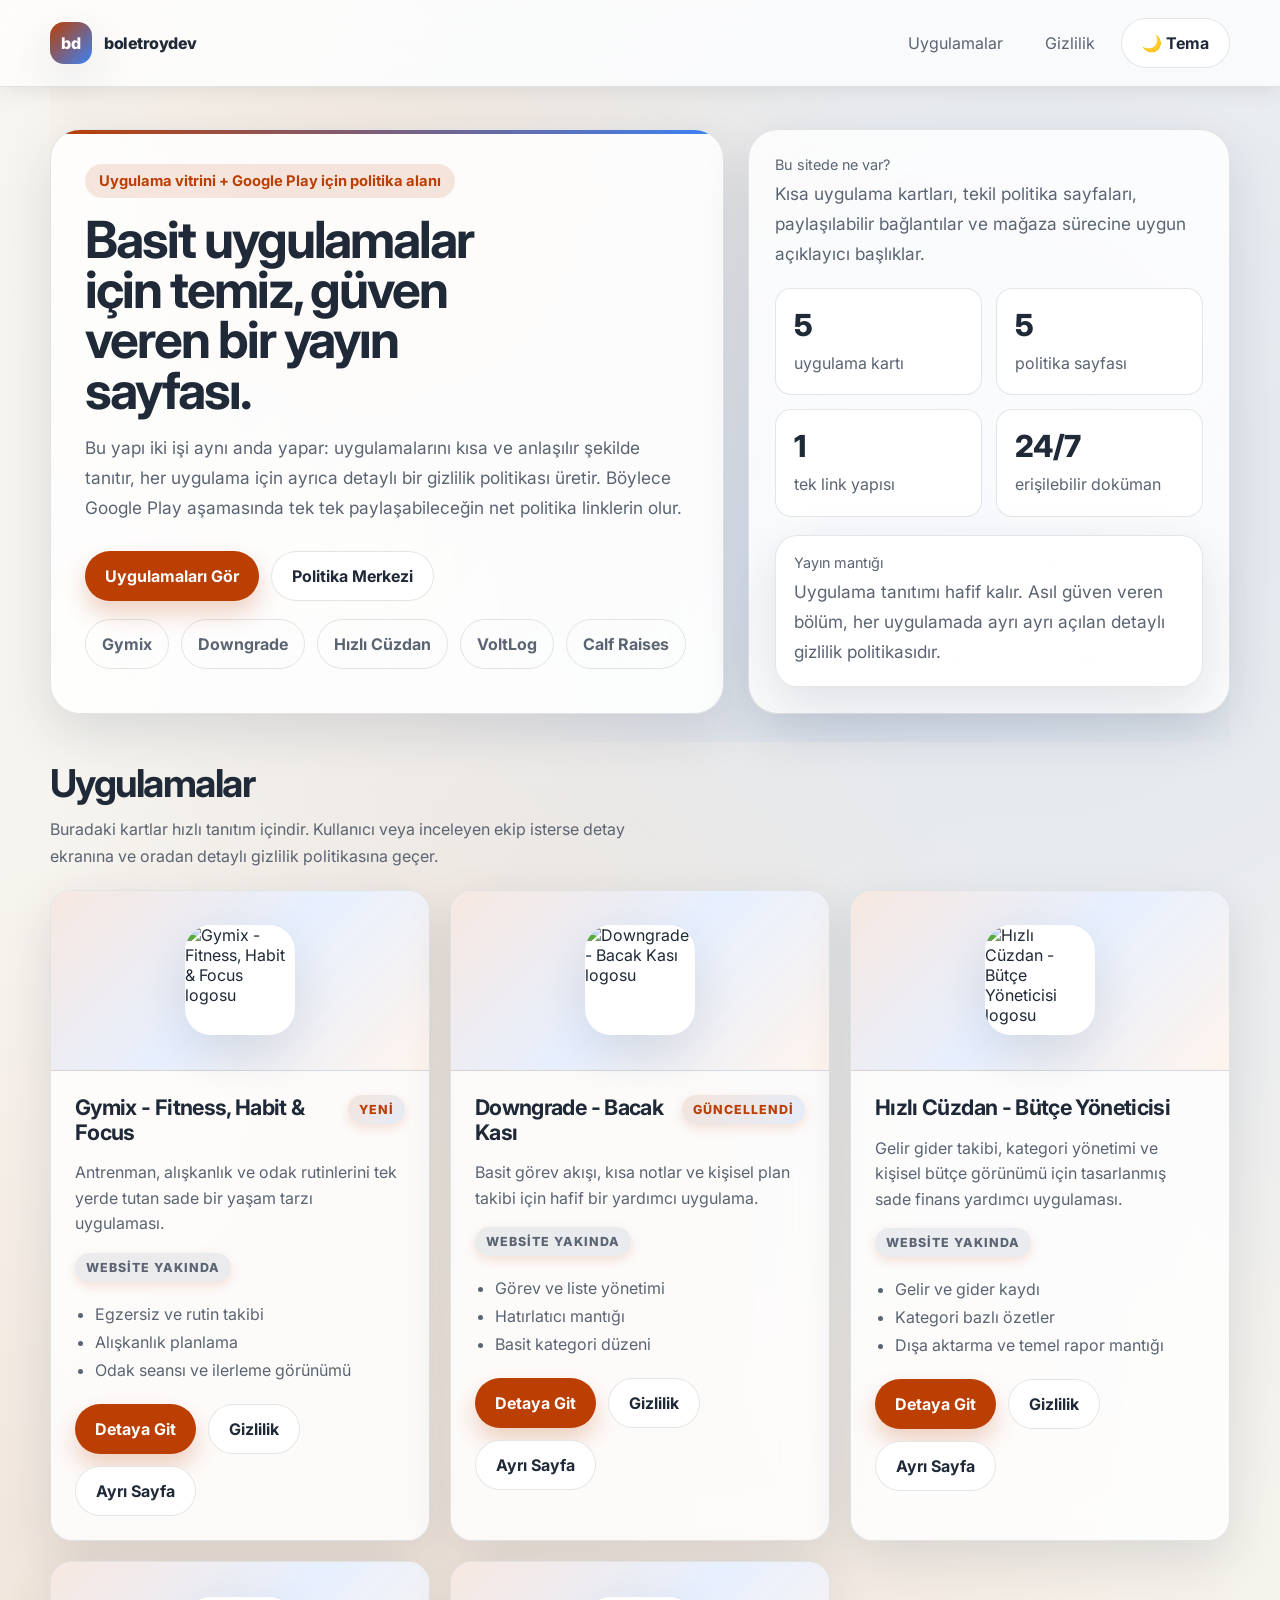
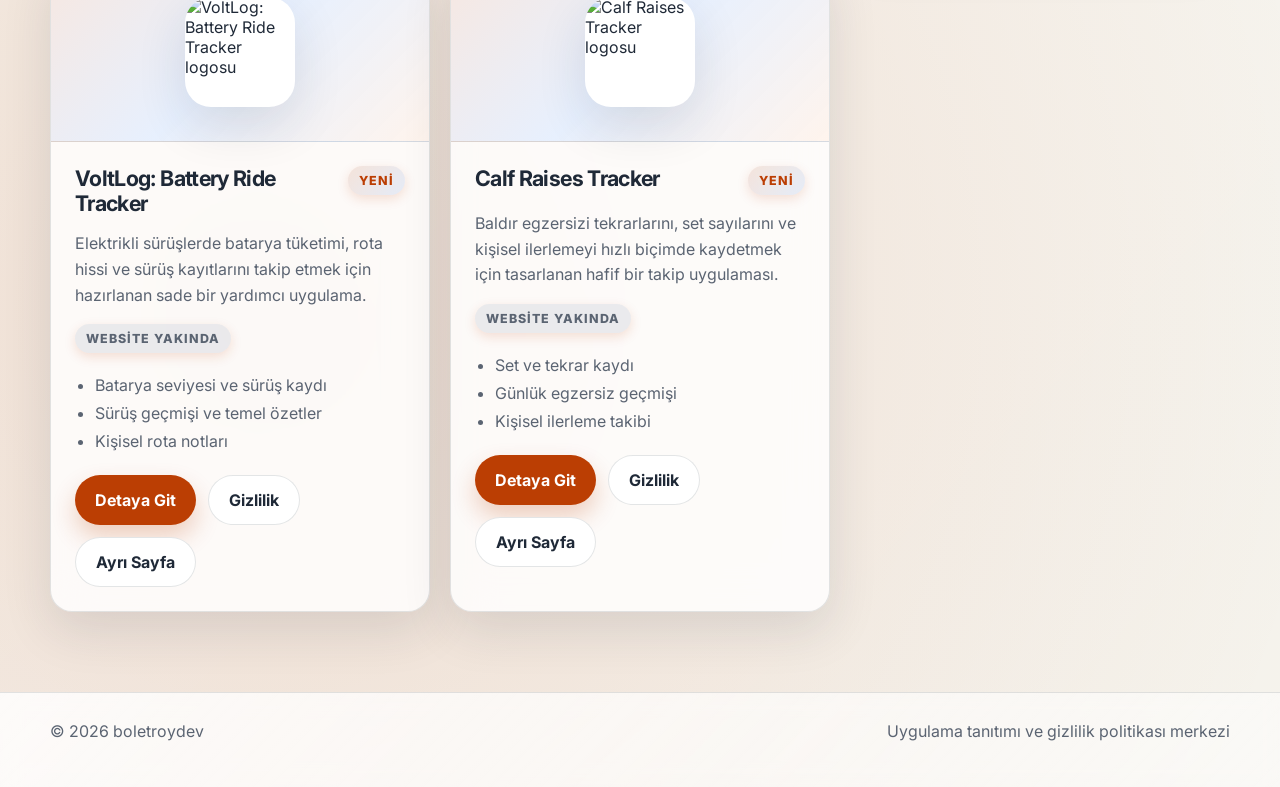
==== commit f06f0e22: "erhan Co-authored-by: Copilot <copilot@github.com>" ====
--- a/index.html
+++ b/index.html
@@ -710,76 +710,13 @@
         function boot() {
             const appCountEl = document.getElementById("app-count");
             const policyCountEl = document.getElementById("policy-count");
-            const appsGrid = document.getElementById("apps-grid");
-            const detailContent = document.getElementById("detail-content");
-            const privacyContent = document.getElementById("privacy-content");
-            const themeToggle = document.getElementById("theme-toggle");
-            const backToTop = document.getElementById("back-to-top");
-            const htmlElement = document.documentElement;
-
-            function handleRoute() {
-                const hash = window.location.hash.replace(/^#/, "");
-
-                if (!hash || hash === "home") {
-                    showView("home");
-                    return;
-                }
-
-                if (hash === "privacy") {
-                    renderPolicyHub();
-                    showView("privacy");
-                    return;
-                }
-
-                if (hash.startsWith("privacy/")) {
-                    const appId = hash.replace("privacy/", "");
-                    showPrivacy(appId);
-                    return;
-                }
-
-                if (hash.startsWith("app/")) {
-                    const appId = hash.replace("app/", "");
-                    showAppDetail(appId);
-                    return;
-                }
-
-                showView("home");
-            }
-
-            function initTheme() {
-                const savedTheme = localStorage.getItem("theme");
-                if (savedTheme === "dark") {
-                    htmlElement.classList.add("dark");
-                    themeToggle.textContent = "☀️ Açık Tema";
-                } else {
-                    htmlElement.classList.remove("dark");
-                    themeToggle.textContent = "🌙 Koyu Tema";
-                }
-            }
-
-            function toggleBackToTop() {
-                if (window.scrollY > 300) {
-                    backToTop.classList.add("visible");
-                } else {
-                    backToTop.classList.remove("visible");
-                }
-            }
-
-            function scrollToTop() {
-                window.scrollTo({ top: 0, behavior: "smooth" });
-            }
-
-            themeToggle.addEventListener("click", () => {
-                htmlElement.classList.toggle("dark");
-                localStorage.setItem("theme", htmlElement.classList.contains("dark") ? "dark" : "light");
-                themeToggle.textContent = htmlElement.classList.contains("dark") ? "☀️ Açık Tema" : "🌙 Koyu Tema";
-            });
-
-            backToTop.addEventListener("click", scrollToTop);
-            window.addEventListener("scroll", toggleBackToTop);
-        }
-
-        window.addEventListener("load", boot);
+
+            appCountEl.textContent = appList.length;
+            policyCountEl.textContent = appList.length;
+            renderApps();
+        }
+
+        boot();
     </script>
 </body>
 
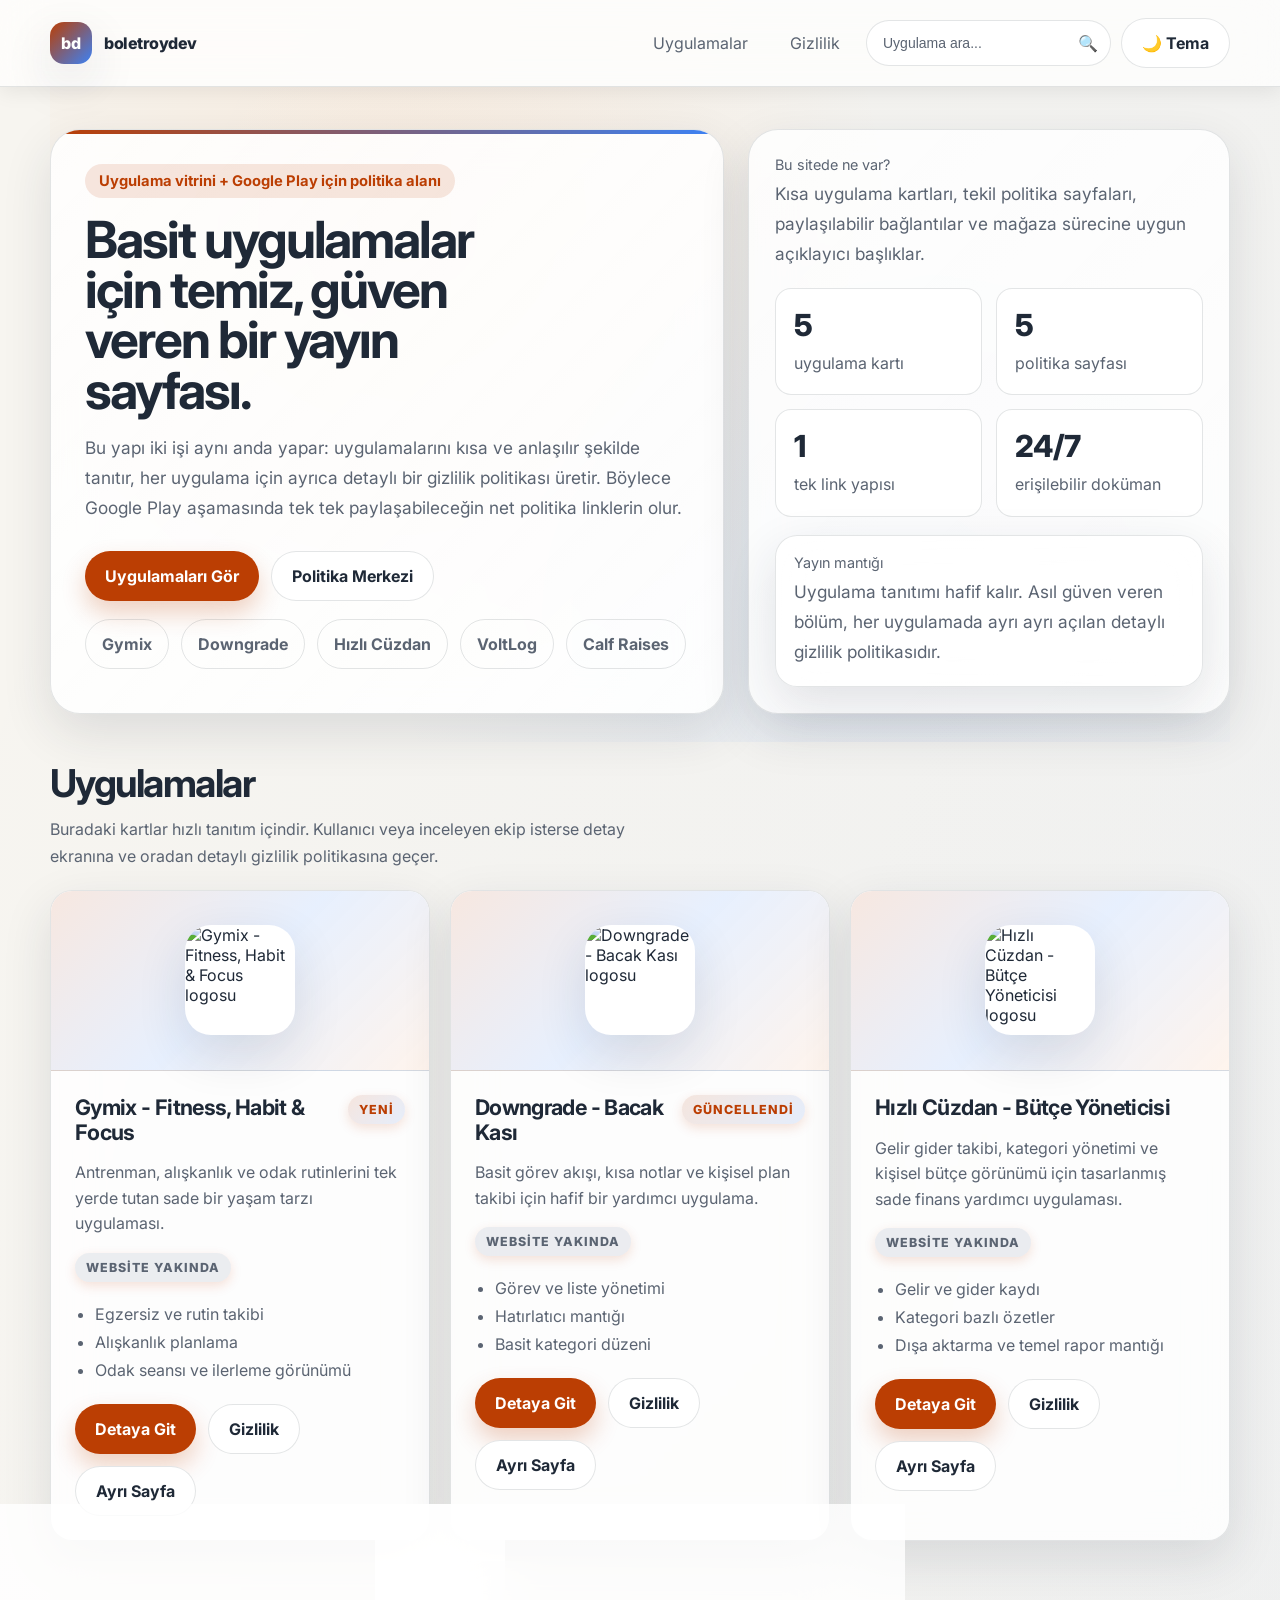
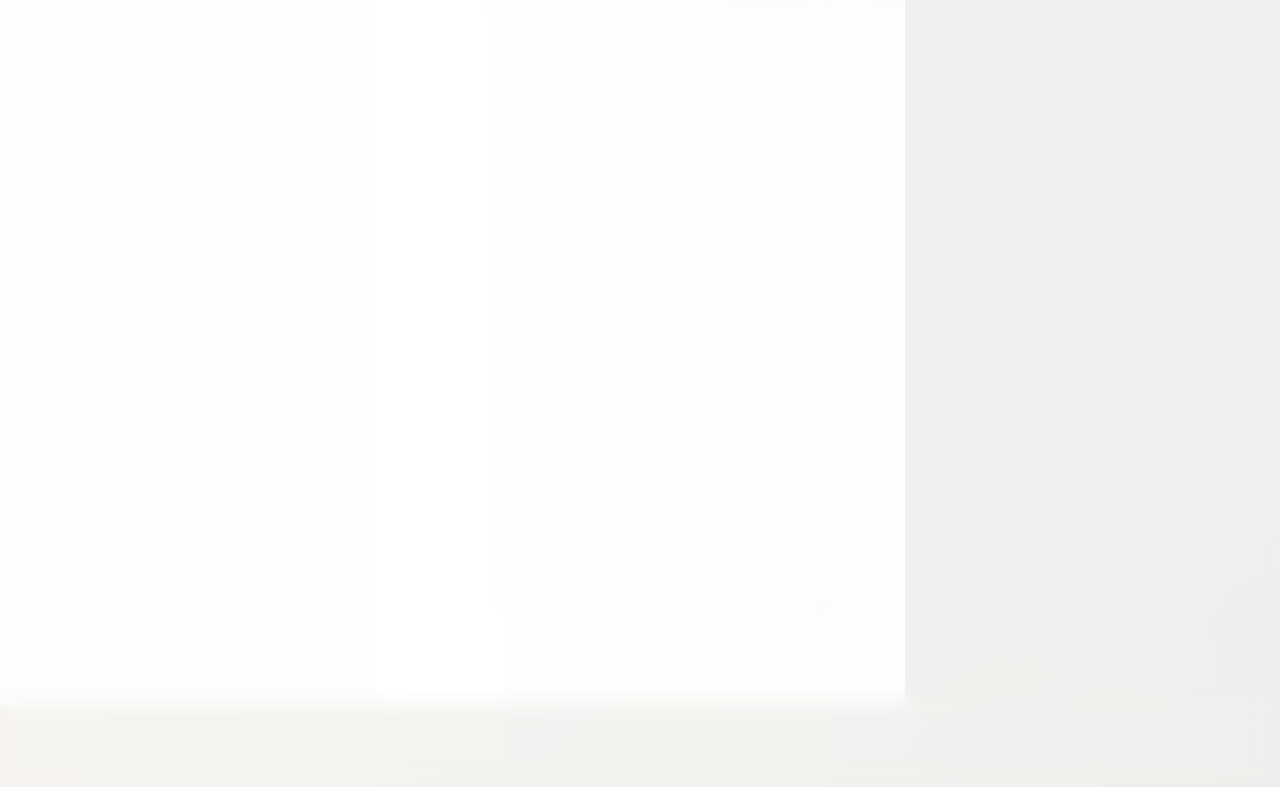
==== commit e9167d2a: "kkk Co-authored-by: Copilot <copilot@github.com>" ====
--- a/index.html
+++ b/index.html
@@ -31,8 +31,12 @@
                 <div class="nav-actions">
                     <button class="ghost-button" type="button" onclick="showHome()">Uygulamalar</button>
                     <button class="ghost-button" type="button" onclick="showPolicies()">Gizlilik</button>
+                    <div class="search-container">
+                        <input type="text" id="app-search" placeholder="Uygulama ara..." class="search-input">
+                        <button type="button" class="search-button" onclick="filterApps()">🔍</button>
+                    </div>
                     <button class="secondary-button" id="theme-toggle" type="button"
-                        aria-label="Temayı değiştir">🌙 Tema</button>
+                        aria-label="Temayı değiştir"></button>
                 </div>
             </div>
         </header>
@@ -447,6 +451,20 @@
                 .join("");
         }
 
+        function filterApps() {
+            const query = document.getElementById("app-search").value.toLowerCase();
+            const cards = document.querySelectorAll(".app-card");
+            cards.forEach(card => {
+                const title = card.querySelector(".app-title").textContent.toLowerCase();
+                const desc = card.querySelector(".muted").textContent.toLowerCase();
+                if (title.includes(query) || desc.includes(query)) {
+                    card.style.display = "";
+                } else {
+                    card.style.display = "none";
+                }
+            });
+        }
+
         function showView(viewId) {
             document.querySelectorAll(".view").forEach((view) => view.classList.remove("active"));
             document.getElementById(viewId).classList.add("active");
@@ -707,13 +725,65 @@
             }
         }
 
+        function initTheme() {
+            const themeToggle = document.getElementById("theme-toggle");
+            const savedTheme = localStorage.getItem("theme");
+            const prefersDark = window.matchMedia("(prefers-color-scheme: dark)").matches;
+
+            if (savedTheme === "dark" || (!savedTheme && prefersDark)) {
+                document.documentElement.classList.add("dark");
+                themeToggle.textContent = "☀️ Güneş";
+            } else {
+                document.documentElement.classList.remove("dark");
+                themeToggle.textContent = "🌙 Tema";
+            }
+        }
+
+        function toggleTheme() {
+            const themeToggle = document.getElementById("theme-toggle");
+            const isDark = document.documentElement.classList.toggle("dark");
+            localStorage.setItem("theme", isDark ? "dark" : "light");
+            themeToggle.textContent = isDark ? "☀️ Güneş" : "🌙 Tema";
+        }
+
         function boot() {
             const appCountEl = document.getElementById("app-count");
             const policyCountEl = document.getElementById("policy-count");
+            const searchInput = document.getElementById("app-search");
+            const themeToggle = document.getElementById("theme-toggle");
 
             appCountEl.textContent = appList.length;
             policyCountEl.textContent = appList.length;
             renderApps();
+            initTheme();
+
+            // Search functionality
+            searchInput.addEventListener("input", filterApps);
+            searchInput.addEventListener("keydown", (e) => {
+                if (e.key === "Enter") {
+                    filterApps();
+                }
+            });
+
+            // Theme toggle
+            themeToggle.addEventListener("click", toggleTheme);
+
+            // Back to top
+            const backToTop = document.getElementById("back-to-top");
+            backToTop.addEventListener("click", () => {
+                window.scrollTo({ top: 0, behavior: "smooth" });
+            });
+
+            // Show/hide back to top
+            window.addEventListener("scroll", () => {
+                if (window.scrollY > 300) {
+                    backToTop.style.opacity = "1";
+                    backToTop.style.pointerEvents = "auto";
+                } else {
+                    backToTop.style.opacity = "0";
+                    backToTop.style.pointerEvents = "none";
+                }
+            });
         }
 
         boot();
--- a/style.css
+++ b/style.css
@@ -51,10 +51,17 @@
         radial-gradient(circle at 40% 40%, rgba(251, 146, 60, 0.08), transparent 30%),
         linear-gradient(135deg, rgba(255, 255, 255, 0.3), rgba(255, 255, 255, 0.1)),
         var(--bg);
+    background-size: 400% 400%;
+    animation: gradientShift 15s ease infinite;
     color: var(--text);
     transition: background 0.25s ease, color 0.25s ease;
-    animation: fadeIn 1s ease-in;
     min-height: 100vh;
+}
+
+@keyframes gradientShift {
+    0% { background-position: 0% 50%; }
+    50% { background-position: 100% 50%; }
+    100% { background-position: 0% 50%; }
 }
 
 @keyframes fadeIn {
@@ -132,6 +139,7 @@
     transition: all 0.3s ease;
     position: relative;
     overflow: hidden;
+    animation: pulse 3s ease-in-out infinite;
 }
 
 .brand-mark::before {
@@ -160,6 +168,50 @@
     align-items: center;
     flex-wrap: wrap;
     gap: 10px;
+}
+
+.search-container {
+    display: flex;
+    align-items: center;
+    background: var(--panel);
+    border: 1px solid var(--line);
+    border-radius: 999px;
+    padding: 4px;
+    transition: all 0.3s ease;
+}
+
+.search-container:focus-within {
+    border-color: var(--accent);
+    box-shadow: 0 0 0 3px var(--accent-soft);
+}
+
+.search-input {
+    border: 0;
+    background: transparent;
+    padding: 8px 12px;
+    font-size: 14px;
+    color: var(--text);
+    outline: none;
+    min-width: 150px;
+}
+
+.search-input::placeholder {
+    color: var(--muted);
+}
+
+.search-button {
+    border: 0;
+    background: transparent;
+    padding: 8px;
+    cursor: pointer;
+    color: var(--muted);
+    border-radius: 50%;
+    transition: all 0.3s ease;
+}
+
+.search-button:hover {
+    color: var(--accent);
+    background: var(--accent-soft);
 }
 
 .ghost-button,
@@ -251,6 +303,15 @@
     box-shadow: var(--shadow);
 }
 
+#theme-toggle {
+    transition: all 0.3s ease;
+    animation: pulse 2s infinite;
+}
+
+#theme-toggle:hover {
+    transform: scale(1.1) rotate(10deg);
+}
+
 .hero {
     display: grid;
     grid-template-columns: 1.4fr 1fr;
@@ -512,6 +573,27 @@
     }
 }
 
+@keyframes pulse {
+    0%, 100% { transform: scale(1); }
+    50% { transform: scale(1.05); }
+}
+
+@keyframes glow {
+    0%, 100% { box-shadow: var(--shadow); }
+    50% { box-shadow: 0 0 30px var(--accent-soft); }
+}
+
+@keyframes bounce {
+    0%, 20%, 50%, 80%, 100% { transform: translateY(0); }
+    40% { transform: translateY(-10px); }
+    60% { transform: translateY(-5px); }
+}
+
+@keyframes rotate {
+    from { transform: rotate(0deg); }
+    to { transform: rotate(360deg); }
+}
+
 .app-card {
     border-radius: var(--radius-lg);
     overflow: hidden;
@@ -519,12 +601,31 @@
     border: 1px solid var(--line);
     box-shadow: var(--shadow);
     transition: all 0.4s cubic-bezier(0.4, 0, 0.2, 1);
+    position: relative;
+}
+
+.app-card::before {
+    content: '';
+    position: absolute;
+    top: 0;
+    left: 0;
+    right: 0;
+    bottom: 0;
+    background: linear-gradient(45deg, transparent, rgba(255, 255, 255, 0.05), transparent);
+    opacity: 0;
+    transition: opacity 0.3s ease;
+    pointer-events: none;
+}
+
+.app-card:hover::before {
+    opacity: 1;
 }
 
 .app-card:hover {
-    transform: translateY(-10px) scale(1.02);
+    transform: translateY(-12px) scale(1.03);
     box-shadow: var(--shadow-strong);
     border-color: var(--accent-soft);
+    animation: glow 2s ease-in-out infinite;
 }
 
 .app-cover {
@@ -809,6 +910,7 @@
     transform: translateY(-3px) scale(1.1);
     box-shadow: var(--shadow-hover);
     background: linear-gradient(135deg, var(--accent-strong), var(--accent2));
+    animation: bounce 1s ease-in-out;
 }
 
 .back-to-top:focus {
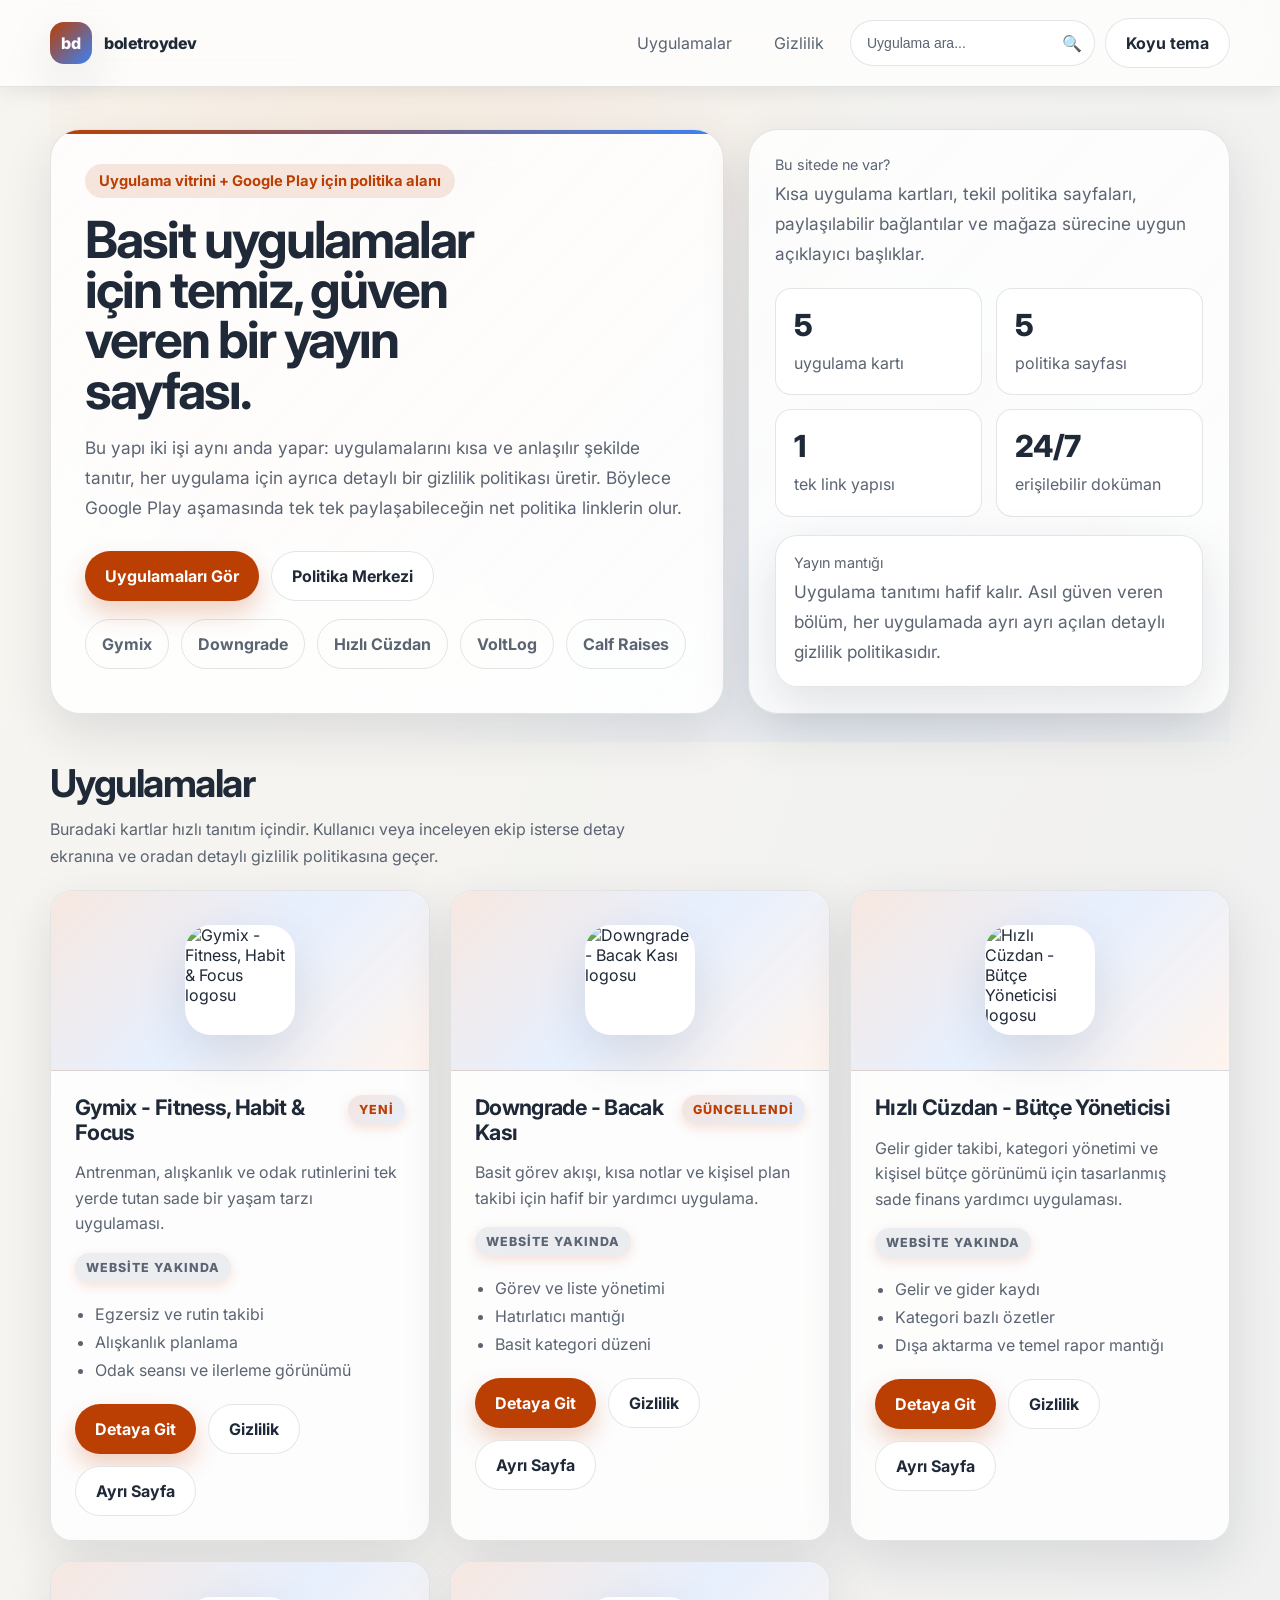
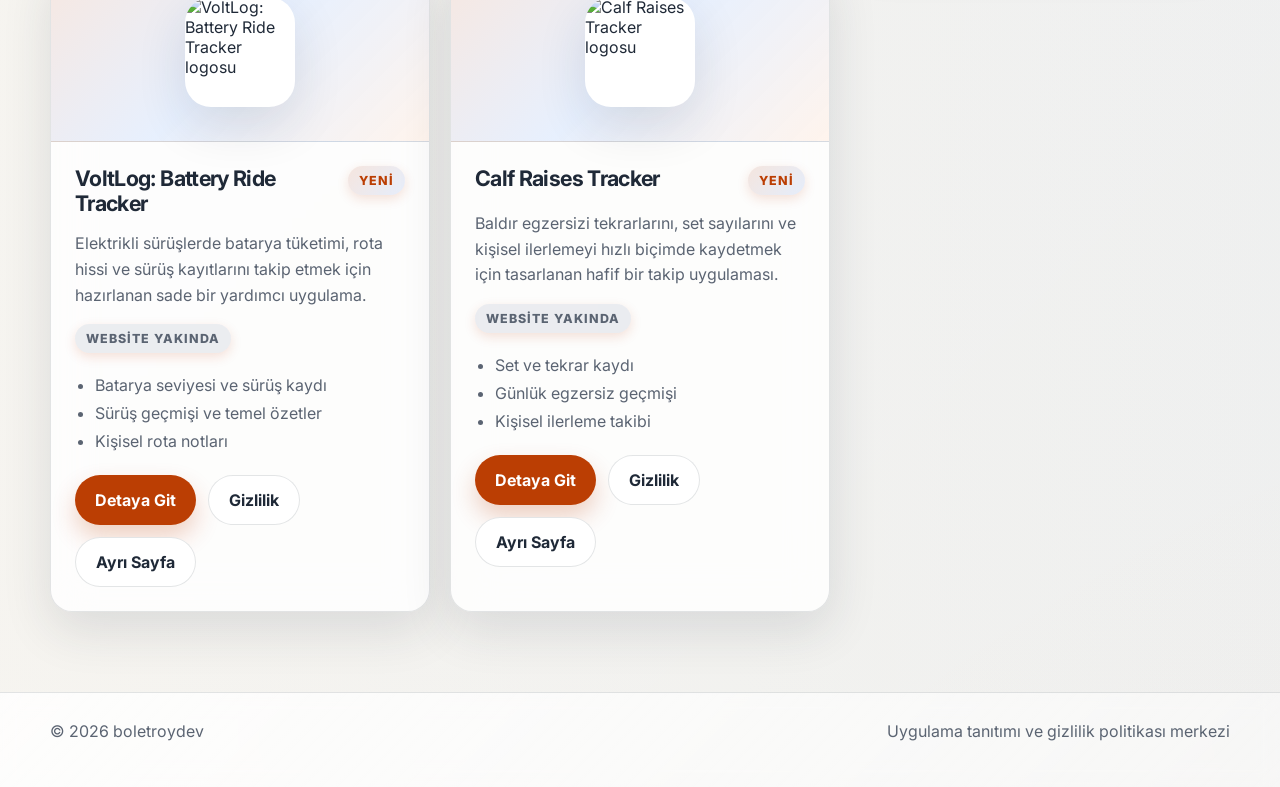
==== commit c3241099: "save" ====
--- a/index.html
+++ b/index.html
@@ -396,10 +396,8 @@
 
         function getPolicyUrl(appId) {
             const app = apps[appId];
-            if (!app) {
-                return `${window.location.origin}${window.location.pathname}#privacy`;
-            }
-            return `${window.location.origin}${window.location.pathname.replace(/[^/]*$/, "")}${app.privacyPage}`;
+            const target = app ? app.privacyPage : "#privacy";
+            return new URL(target, window.location.href).href;
         }
 
         function renderList(items, className = "feature-list") {
@@ -453,7 +451,7 @@
 
         function filterApps() {
             const query = document.getElementById("app-search").value.toLowerCase();
-            const cards = document.querySelectorAll(".app-card");
+            const cards = document.querySelectorAll("#apps-grid .app-card");
             cards.forEach(card => {
                 const title = card.querySelector(".app-title").textContent.toLowerCase();
                 const desc = card.querySelector(".muted").textContent.toLowerCase();
@@ -465,21 +463,33 @@
             });
         }
 
-        function showView(viewId) {
+        function showView(viewId, options = {}) {
+            const { scroll = true } = options;
             document.querySelectorAll(".view").forEach((view) => view.classList.remove("active"));
             document.getElementById(viewId).classList.add("active");
-            window.scrollTo({ top: 0, behavior: "smooth" });
+            if (scroll) {
+                window.scrollTo({ top: 0, behavior: "smooth" });
+            }
+        }
+
+        function navigateToHash(hash, onSameHash) {
+            const nextHash = `#${hash.replace(/^#/, "")}`;
+            if (window.location.hash === nextHash) {
+                onSameHash();
+                return;
+            }
+            window.location.hash = nextHash;
         }
 
         function showHome() {
-            window.location.hash = "home";
-            showView("home");
+            navigateToHash("home", () => showView("home"));
         }
 
         function showPolicies() {
-            renderPolicyHub();
-            window.location.hash = "privacy";
-            showView("privacy");
+            navigateToHash("privacy", () => {
+                renderPolicyHub();
+                showView("privacy");
+            });
         }
 
         function jumpToApp(appId) {
@@ -489,7 +499,8 @@
             showAppDetail(appId);
         }
 
-        function showAppDetail(appId) {
+        function showAppDetail(appId, options = {}) {
+            const { updateHash = true, scroll = true } = options;
             const app = apps[appId];
             if (!app) {
                 return;
@@ -577,8 +588,12 @@
                 </div>
             `;
 
-            window.location.hash = `app/${appId}`;
-            showView("detail");
+            if (updateHash) {
+                navigateToHash(`app/${appId}`, () => showAppDetail(appId, { updateHash: false, scroll }));
+                return;
+            }
+
+            showView("detail", { scroll });
         }
 
         function renderPolicyHub() {
@@ -615,11 +630,12 @@
             `;
         }
 
-        function showPrivacy(appId) {
+        function showPrivacy(appId, options = {}) {
+            const { updateHash = true, scroll = true } = options;
             const app = apps[appId];
             if (!app) {
                 renderPolicyHub();
-                showView("privacy");
+                showView("privacy", { scroll });
                 return;
             }
 
@@ -711,8 +727,12 @@
                 </div>
             `;
 
-            window.location.hash = `privacy/${appId}`;
-            showView("privacy");
+            if (updateHash) {
+                navigateToHash(`privacy/${appId}`, () => showPrivacy(appId, { updateHash: false, scroll }));
+                return;
+            }
+
+            showView("privacy", { scroll });
         }
 
         async function copyPolicyUrl(appId) {
@@ -746,6 +766,62 @@
             themeToggle.textContent = isDark ? "☀️ Güneş" : "🌙 Tema";
         }
 
+        function initTheme() {
+            const themeToggle = document.getElementById("theme-toggle");
+            const savedTheme = localStorage.getItem("theme");
+            const prefersDark = window.matchMedia("(prefers-color-scheme: dark)").matches;
+
+            if (savedTheme === "dark" || (!savedTheme && prefersDark)) {
+                document.documentElement.classList.add("dark");
+                themeToggle.textContent = "Acik tema";
+                themeToggle.setAttribute("aria-label", "Acik temaya gec");
+                themeToggle.setAttribute("aria-pressed", "true");
+            } else {
+                document.documentElement.classList.remove("dark");
+                themeToggle.textContent = "Koyu tema";
+                themeToggle.setAttribute("aria-label", "Koyu temaya gec");
+                themeToggle.setAttribute("aria-pressed", "false");
+            }
+        }
+
+        function toggleTheme() {
+            const themeToggle = document.getElementById("theme-toggle");
+            const isDark = document.documentElement.classList.toggle("dark");
+            localStorage.setItem("theme", isDark ? "dark" : "light");
+            themeToggle.textContent = isDark ? "Acik tema" : "Koyu tema";
+            themeToggle.setAttribute("aria-label", isDark ? "Acik temaya gec" : "Koyu temaya gec");
+            themeToggle.setAttribute("aria-pressed", isDark ? "true" : "false");
+        }
+
+        function handleRoute() {
+            const route = window.location.hash.replace(/^#/, "");
+
+            if (!route || route === "home") {
+                showView("home", { scroll: false });
+                return;
+            }
+
+            const [view, appId] = route.split("/");
+
+            if (view === "privacy") {
+                if (appId && apps[appId]) {
+                    showPrivacy(appId, { updateHash: false, scroll: false });
+                    return;
+                }
+
+                renderPolicyHub();
+                showView("privacy", { scroll: false });
+                return;
+            }
+
+            if (view === "app" && appId && apps[appId]) {
+                showAppDetail(appId, { updateHash: false, scroll: false });
+                return;
+            }
+
+            showView("home", { scroll: false });
+        }
+
         function boot() {
             const appCountEl = document.getElementById("app-count");
             const policyCountEl = document.getElementById("policy-count");
@@ -776,14 +852,12 @@
 
             // Show/hide back to top
             window.addEventListener("scroll", () => {
-                if (window.scrollY > 300) {
-                    backToTop.style.opacity = "1";
-                    backToTop.style.pointerEvents = "auto";
-                } else {
-                    backToTop.style.opacity = "0";
-                    backToTop.style.pointerEvents = "none";
-                }
+                backToTop.classList.toggle("visible", window.scrollY > 300);
             });
+            backToTop.classList.toggle("visible", window.scrollY > 300);
+
+            window.addEventListener("hashchange", handleRoute);
+            handleRoute();
         }
 
         boot();
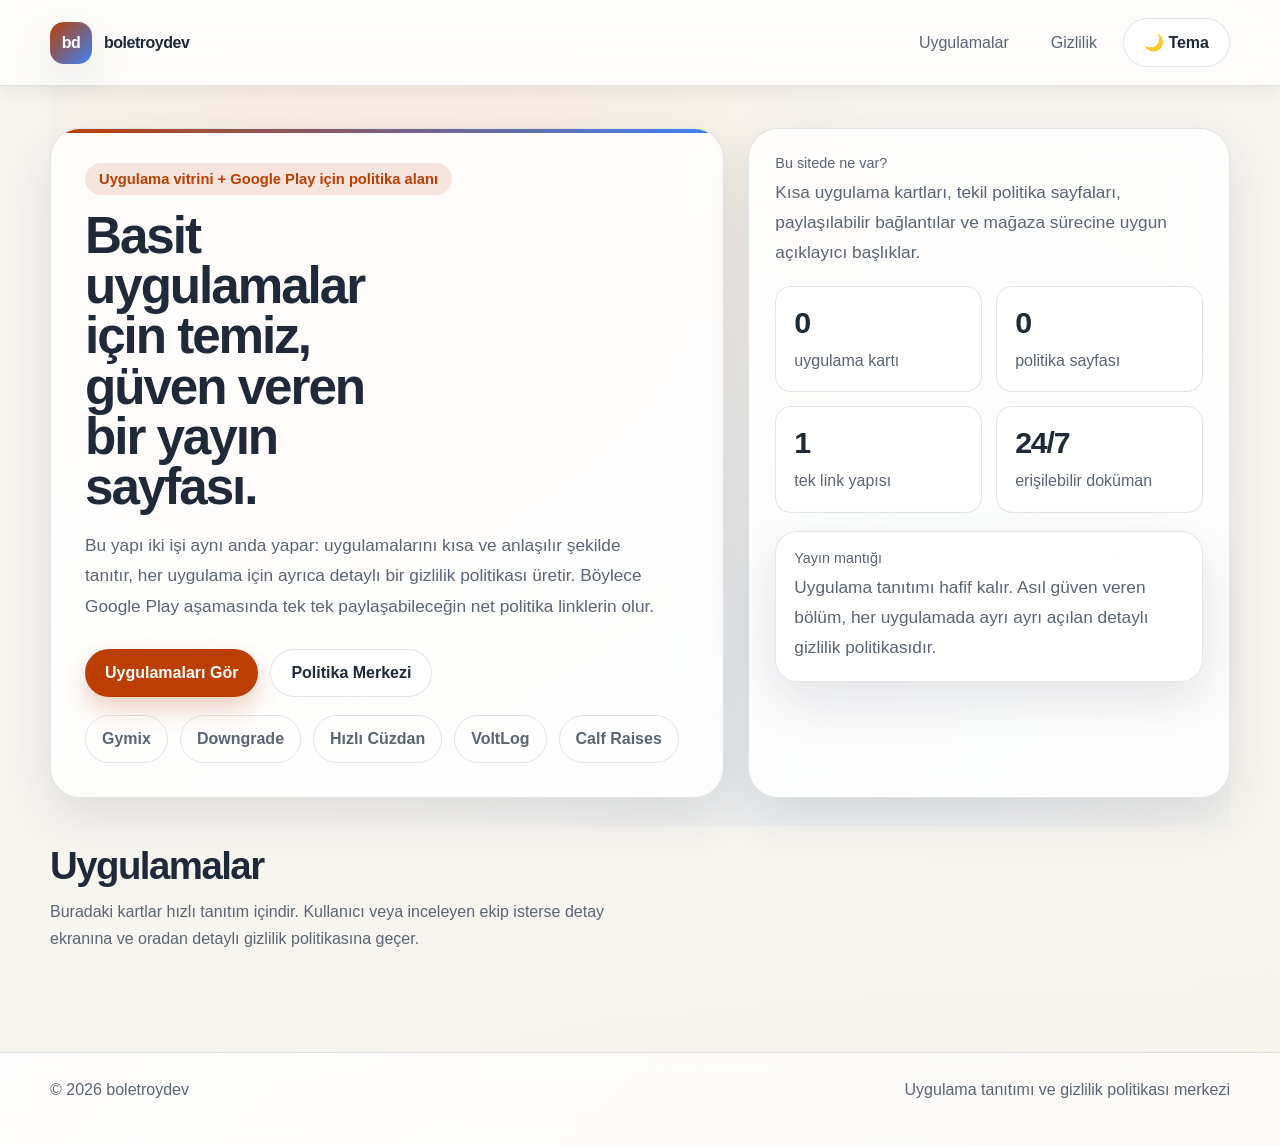
==== commit 270a7aba: "save" ====
--- a/index.html
+++ b/index.html
@@ -9,14 +9,12 @@
         content="boletroydev uygulamaları, öne çıkan özellikler ve Google Play uyumlu gizlilik politikaları.">
     <meta name="keywords" content="uygulama, android, ios, gizlilik politikası, privacy policy, mobile app">
     <meta property="og:title" content="boletroydev | Uygulamalar ve Gizlilik Politikaları">
-    <meta property="og:description" content="boletroydev uygulamaları, öne çıkan özellikler ve Google Play uyumlu gizlilik politikaları.">
+    <meta property="og:description"
+        content="boletroydev uygulamaları, öne çıkan özellikler ve Google Play uyumlu gizlilik politikaları.">
     <meta property="og:image" content="icons/icon.png">
     <meta property="og:url" content="https://boletroydev.com">
     <meta name="twitter:card" content="summary_large_image">
     <link rel="icon" href="icons/icon.png" type="image/png">
-    <link rel="preconnect" href="https://fonts.googleapis.com">
-    <link rel="preconnect" href="https://fonts.gstatic.com" crossorigin>
-    <link href="https://fonts.googleapis.com/css2?family=Inter:wght@400;500;600;700;800&display=swap" rel="stylesheet">
     <link rel="stylesheet" href="style.css">
 </head>
 
@@ -31,12 +29,8 @@
                 <div class="nav-actions">
                     <button class="ghost-button" type="button" onclick="showHome()">Uygulamalar</button>
                     <button class="ghost-button" type="button" onclick="showPolicies()">Gizlilik</button>
-                    <div class="search-container">
-                        <input type="text" id="app-search" placeholder="Uygulama ara..." class="search-input">
-                        <button type="button" class="search-button" onclick="filterApps()">🔍</button>
-                    </div>
-                    <button class="secondary-button" id="theme-toggle" type="button"
-                        aria-label="Temayı değiştir"></button>
+                    <button class="secondary-button" id="theme-toggle" type="button" aria-label="Temayı değiştir">🌙
+                        Tema</button>
                 </div>
             </div>
         </header>
@@ -61,7 +55,8 @@
                     <button class="chip-link" type="button" onclick="jumpToApp('butce-yoneticisi')">Hızlı
                         Cüzdan</button>
                     <button class="chip-link" type="button" onclick="jumpToApp('voltlog')">VoltLog</button>
-                    <button class="chip-link" type="button" onclick="jumpToApp('calf-raises-tracker')">Calf Raises</button>
+                    <button class="chip-link" type="button" onclick="jumpToApp('calf-raises-tracker')">Calf
+                        Raises</button>
                 </div>
             </div>
 
@@ -383,7 +378,17 @@
             }
         };
 
+        const themeToggle = document.getElementById("theme-toggle");
+        const backToTop = document.getElementById("back-to-top");
+        const htmlElement = document.documentElement;
+
         const appList = Object.entries(apps);
+        const appCountEl = document.getElementById("app-count");
+        const policyCountEl = document.getElementById("policy-count");
+        const appsGrid = document.getElementById("apps-grid");
+        const detailContent = document.getElementById("detail-content");
+        const privacyContent = document.getElementById("privacy-content");
+        const themeToggle = document.getElementById("theme-toggle");
 
         function escapeHtml(value) {
             return String(value)
@@ -396,8 +401,10 @@
 
         function getPolicyUrl(appId) {
             const app = apps[appId];
-            const target = app ? app.privacyPage : "#privacy";
-            return new URL(target, window.location.href).href;
+            if (!app) {
+                return `${window.location.origin}${window.location.pathname}#privacy`;
+            }
+            return `${window.location.origin}${window.location.pathname.replace(/[^/]*$/, "")}${app.privacyPage}`;
         }
 
         function renderList(items, className = "feature-list") {
@@ -405,7 +412,6 @@
         }
 
         function renderApps() {
-            const appsGrid = document.getElementById("apps-grid");
             appsGrid.innerHTML = appList.map(([id, app]) => `
                 <article class="app-card">
                     <div class="app-cover">
@@ -449,47 +455,21 @@
                 .join("");
         }
 
-        function filterApps() {
-            const query = document.getElementById("app-search").value.toLowerCase();
-            const cards = document.querySelectorAll("#apps-grid .app-card");
-            cards.forEach(card => {
-                const title = card.querySelector(".app-title").textContent.toLowerCase();
-                const desc = card.querySelector(".muted").textContent.toLowerCase();
-                if (title.includes(query) || desc.includes(query)) {
-                    card.style.display = "";
-                } else {
-                    card.style.display = "none";
-                }
-            });
-        }
-
-        function showView(viewId, options = {}) {
-            const { scroll = true } = options;
+        function showView(viewId) {
             document.querySelectorAll(".view").forEach((view) => view.classList.remove("active"));
             document.getElementById(viewId).classList.add("active");
-            if (scroll) {
-                window.scrollTo({ top: 0, behavior: "smooth" });
-            }
-        }
-
-        function navigateToHash(hash, onSameHash) {
-            const nextHash = `#${hash.replace(/^#/, "")}`;
-            if (window.location.hash === nextHash) {
-                onSameHash();
-                return;
-            }
-            window.location.hash = nextHash;
+            window.scrollTo({ top: 0, behavior: "smooth" });
         }
 
         function showHome() {
-            navigateToHash("home", () => showView("home"));
+            window.location.hash = "home";
+            showView("home");
         }
 
         function showPolicies() {
-            navigateToHash("privacy", () => {
-                renderPolicyHub();
-                showView("privacy");
-            });
+            renderPolicyHub();
+            window.location.hash = "privacy";
+            showView("privacy");
         }
 
         function jumpToApp(appId) {
@@ -499,14 +479,12 @@
             showAppDetail(appId);
         }
 
-        function showAppDetail(appId, options = {}) {
-            const { updateHash = true, scroll = true } = options;
+        function showAppDetail(appId) {
             const app = apps[appId];
             if (!app) {
                 return;
             }
 
-            const detailContent = document.getElementById("detail-content");
             detailContent.innerHTML = `
                 <div class="detail-layout">
                     <section class="detail-panel">
@@ -588,16 +566,11 @@
                 </div>
             `;
 
-            if (updateHash) {
-                navigateToHash(`app/${appId}`, () => showAppDetail(appId, { updateHash: false, scroll }));
-                return;
-            }
-
-            showView("detail", { scroll });
+            window.location.hash = `app/${appId}`;
+            showView("detail");
         }
 
         function renderPolicyHub() {
-            const privacyContent = document.getElementById("privacy-content");
             privacyContent.innerHTML = `
                 <div class="section-head">
                     <div>
@@ -630,16 +603,14 @@
             `;
         }
 
-        function showPrivacy(appId, options = {}) {
-            const { updateHash = true, scroll = true } = options;
+        function showPrivacy(appId) {
             const app = apps[appId];
             if (!app) {
                 renderPolicyHub();
-                showView("privacy", { scroll });
+                showView("privacy");
                 return;
             }
 
-            const privacyContent = document.getElementById("privacy-content");
             privacyContent.innerHTML = `
                 <div class="policy-layout">
                     <section class="policy-panel">
@@ -727,12 +698,8 @@
                 </div>
             `;
 
-            if (updateHash) {
-                navigateToHash(`privacy/${appId}`, () => showPrivacy(appId, { updateHash: false, scroll }));
-                return;
-            }
-
-            showView("privacy", { scroll });
+            window.location.hash = `privacy/${appId}`;
+            showView("privacy");
         }
 
         async function copyPolicyUrl(appId) {
@@ -745,123 +712,67 @@
             }
         }
 
-        function initTheme() {
-            const themeToggle = document.getElementById("theme-toggle");
-            const savedTheme = localStorage.getItem("theme");
-            const prefersDark = window.matchMedia("(prefers-color-scheme: dark)").matches;
-
-            if (savedTheme === "dark" || (!savedTheme && prefersDark)) {
-                document.documentElement.classList.add("dark");
-                themeToggle.textContent = "☀️ Güneş";
+        function toggleBackToTop() {
+            if (window.scrollY > 300) {
+                backToTop.classList.add("visible");
             } else {
-                document.documentElement.classList.remove("dark");
-                themeToggle.textContent = "🌙 Tema";
-            }
-        }
-
-        function toggleTheme() {
-            const themeToggle = document.getElementById("theme-toggle");
-            const isDark = document.documentElement.classList.toggle("dark");
-            localStorage.setItem("theme", isDark ? "dark" : "light");
-            themeToggle.textContent = isDark ? "☀️ Güneş" : "🌙 Tema";
-        }
-
-        function initTheme() {
-            const themeToggle = document.getElementById("theme-toggle");
-            const savedTheme = localStorage.getItem("theme");
-            const prefersDark = window.matchMedia("(prefers-color-scheme: dark)").matches;
-
-            if (savedTheme === "dark" || (!savedTheme && prefersDark)) {
-                document.documentElement.classList.add("dark");
-                themeToggle.textContent = "Acik tema";
-                themeToggle.setAttribute("aria-label", "Acik temaya gec");
-                themeToggle.setAttribute("aria-pressed", "true");
-            } else {
-                document.documentElement.classList.remove("dark");
-                themeToggle.textContent = "Koyu tema";
-                themeToggle.setAttribute("aria-label", "Koyu temaya gec");
-                themeToggle.setAttribute("aria-pressed", "false");
-            }
-        }
-
-        function toggleTheme() {
-            const themeToggle = document.getElementById("theme-toggle");
-            const isDark = document.documentElement.classList.toggle("dark");
-            localStorage.setItem("theme", isDark ? "dark" : "light");
-            themeToggle.textContent = isDark ? "Acik tema" : "Koyu tema";
-            themeToggle.setAttribute("aria-label", isDark ? "Acik temaya gec" : "Koyu temaya gec");
-            themeToggle.setAttribute("aria-pressed", isDark ? "true" : "false");
+                backToTop.classList.remove("visible");
+            }
+        }
+
+        function scrollToTop() {
+            window.scrollTo({ top: 0, behavior: "smooth" });
         }
 
         function handleRoute() {
-            const route = window.location.hash.replace(/^#/, "");
-
-            if (!route || route === "home") {
-                showView("home", { scroll: false });
+            const hash = window.location.hash.replace(/^#/, "");
+
+            if (!hash || hash === "home") {
+                showView("home");
                 return;
             }
 
-            const [view, appId] = route.split("/");
-
-            if (view === "privacy") {
-                if (appId && apps[appId]) {
-                    showPrivacy(appId, { updateHash: false, scroll: false });
-                    return;
-                }
-
+            if (hash === "privacy") {
                 renderPolicyHub();
-                showView("privacy", { scroll: false });
+                showView("privacy");
                 return;
             }
 
-            if (view === "app" && appId && apps[appId]) {
-                showAppDetail(appId, { updateHash: false, scroll: false });
+            if (hash.startsWith("privacy/")) {
+                const appId = hash.replace("privacy/", "");
+                showPrivacy(appId);
                 return;
             }
 
-            showView("home", { scroll: false });
+            if (hash.startsWith("app/")) {
+                const appId = hash.replace("app/", "");
+                showAppDetail(appId);
+                return;
+            }
+
+            showView("home");
         }
 
         function boot() {
-            const appCountEl = document.getElementById("app-count");
-            const policyCountEl = document.getElementById("policy-count");
-            const searchInput = document.getElementById("app-search");
-            const themeToggle = document.getElementById("theme-toggle");
-
             appCountEl.textContent = appList.length;
             policyCountEl.textContent = appList.length;
             renderApps();
+            renderPolicyHub();
             initTheme();
-
-            // Search functionality
-            searchInput.addEventListener("input", filterApps);
-            searchInput.addEventListener("keydown", (e) => {
-                if (e.key === "Enter") {
-                    filterApps();
-                }
-            });
-
-            // Theme toggle
-            themeToggle.addEventListener("click", toggleTheme);
-
-            // Back to top
-            const backToTop = document.getElementById("back-to-top");
-            backToTop.addEventListener("click", () => {
-                window.scrollTo({ top: 0, behavior: "smooth" });
-            });
-
-            // Show/hide back to top
-            window.addEventListener("scroll", () => {
-                backToTop.classList.toggle("visible", window.scrollY > 300);
-            });
-            backToTop.classList.toggle("visible", window.scrollY > 300);
-
-            window.addEventListener("hashchange", handleRoute);
             handleRoute();
-        }
-
-        boot();
+            toggleBackToTop();
+        }
+
+        themeToggle.addEventListener("click", () => {
+            htmlElement.classList.toggle("dark");
+            localStorage.setItem("theme", htmlElement.classList.contains("dark") ? "dark" : "light");
+            themeToggle.textContent = htmlElement.classList.contains("dark") ? "☀️ Açık Tema" : "🌙 Koyu Tema";
+        });
+
+        backToTop.addEventListener("click", scrollToTop);
+        window.addEventListener("scroll", toggleBackToTop);
+        document.addEventListener("DOMContentLoaded", boot);
     </script>
 </body>
 
-</html>
+</html>
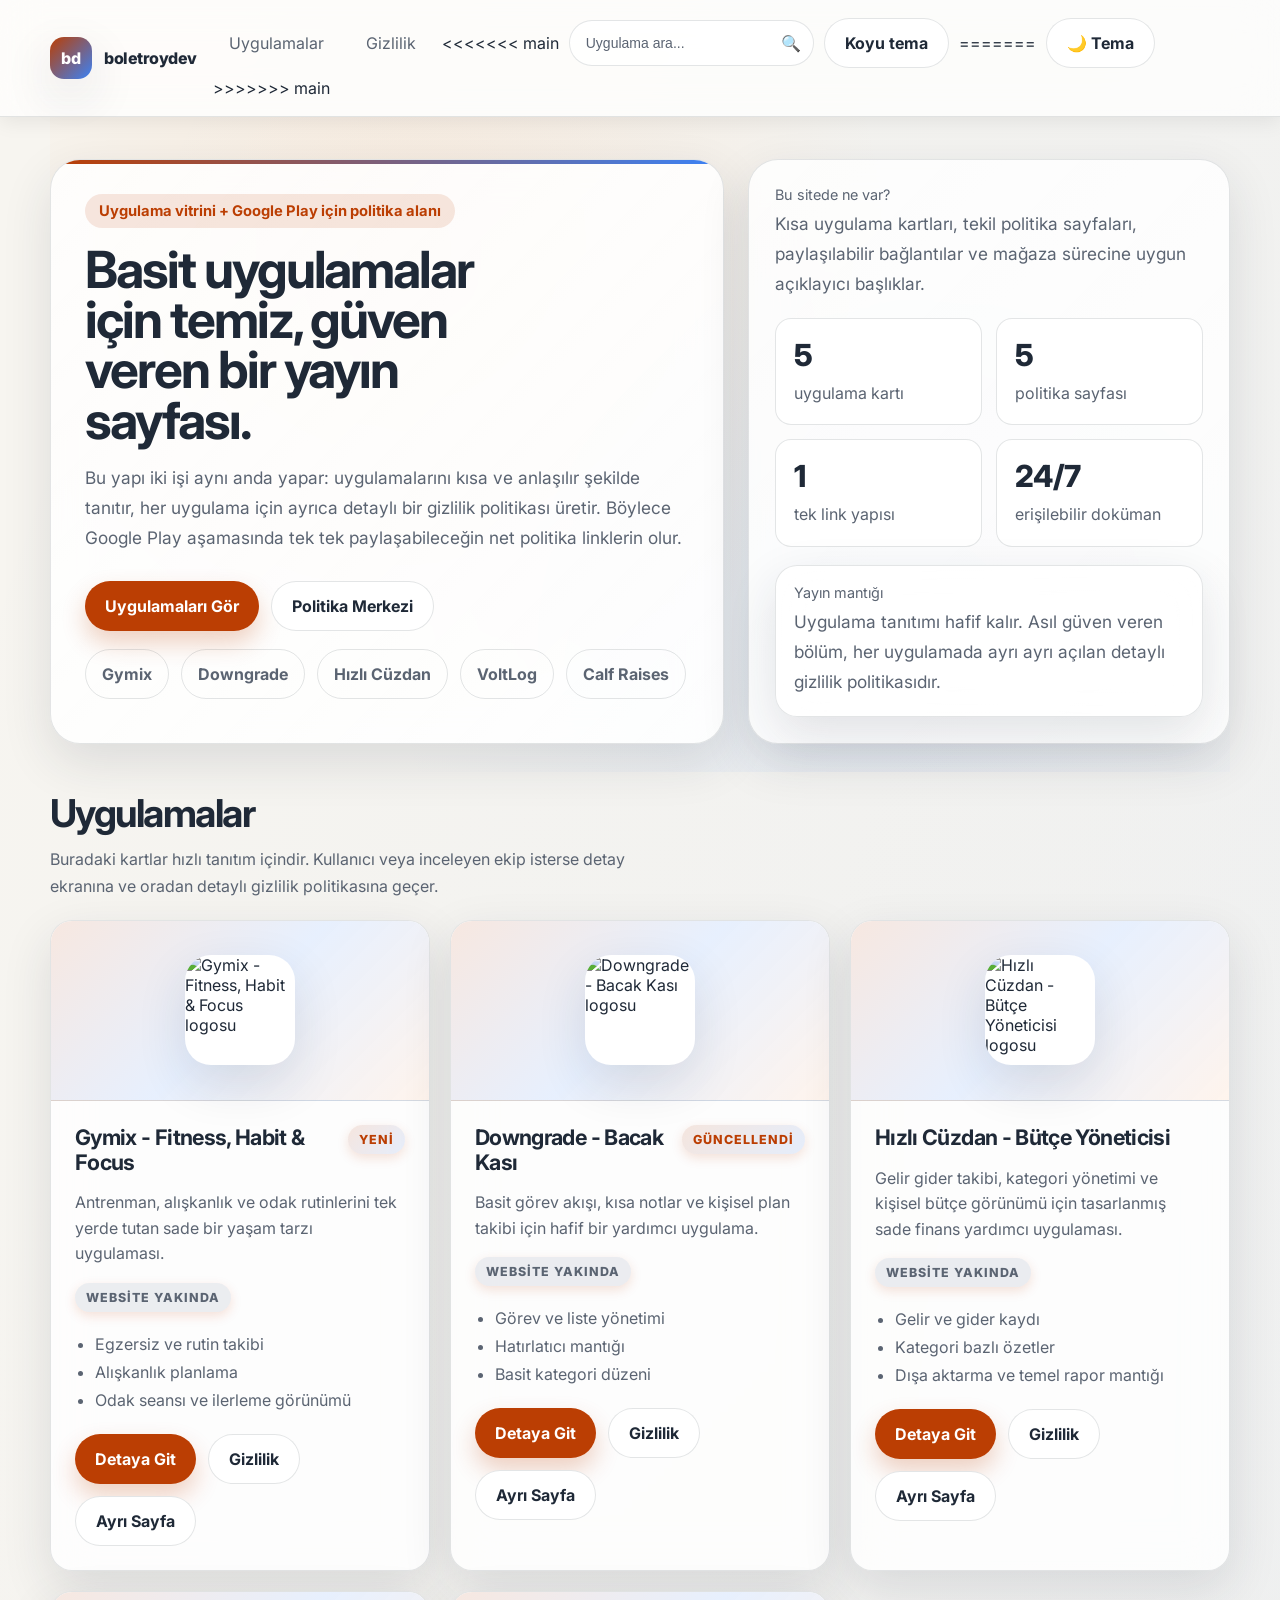
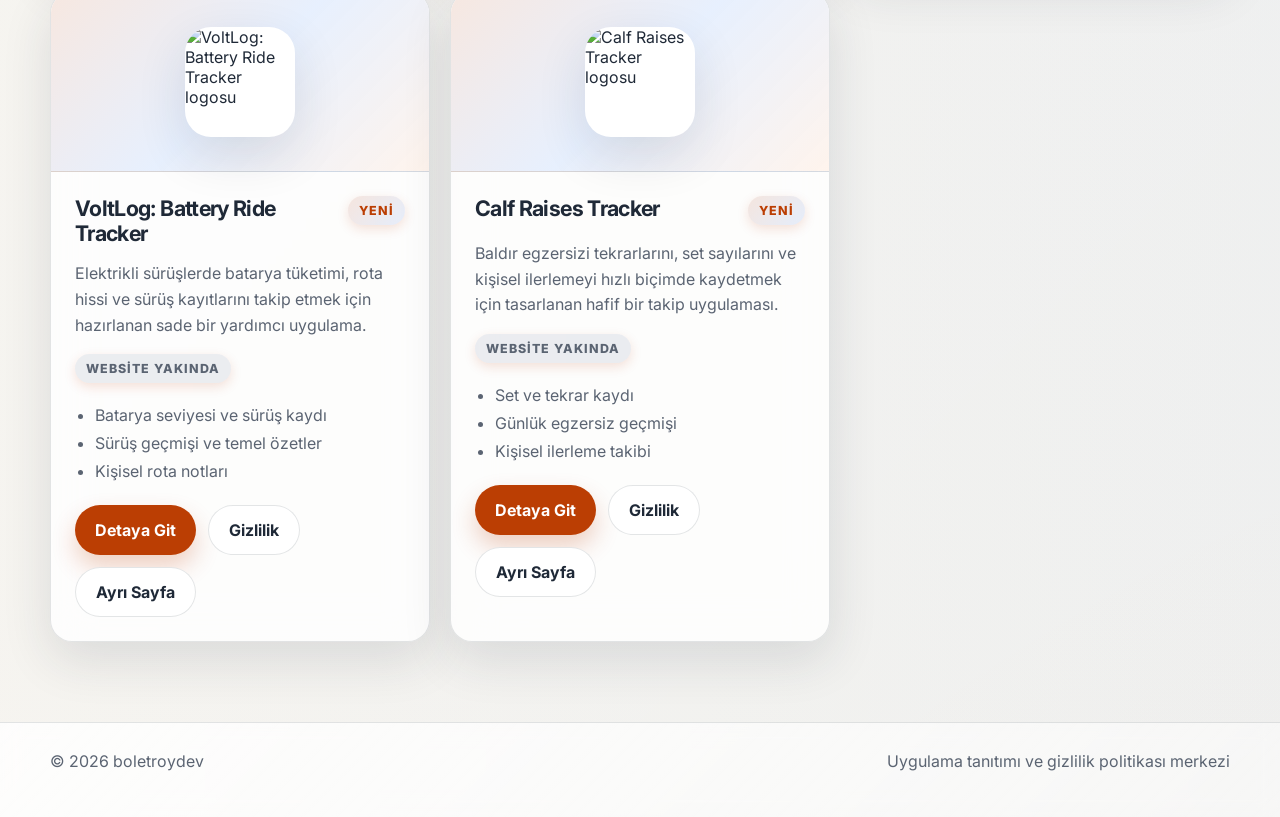
==== commit 1716cbf7: "Merge branch 'main' into main" ====
--- a/index.html
+++ b/index.html
@@ -15,6 +15,9 @@
     <meta property="og:url" content="https://boletroydev.com">
     <meta name="twitter:card" content="summary_large_image">
     <link rel="icon" href="icons/icon.png" type="image/png">
+    <link rel="preconnect" href="https://fonts.googleapis.com">
+    <link rel="preconnect" href="https://fonts.gstatic.com" crossorigin>
+    <link href="https://fonts.googleapis.com/css2?family=Inter:wght@400;500;600;700;800&display=swap" rel="stylesheet">
     <link rel="stylesheet" href="style.css">
 </head>
 
@@ -29,8 +32,17 @@
                 <div class="nav-actions">
                     <button class="ghost-button" type="button" onclick="showHome()">Uygulamalar</button>
                     <button class="ghost-button" type="button" onclick="showPolicies()">Gizlilik</button>
+<<<<<<< main
+                    <div class="search-container">
+                        <input type="text" id="app-search" placeholder="Uygulama ara..." class="search-input">
+                        <button type="button" class="search-button" onclick="filterApps()">🔍</button>
+                    </div>
+                    <button class="secondary-button" id="theme-toggle" type="button"
+                        aria-label="Temayı değiştir"></button>
+=======
                     <button class="secondary-button" id="theme-toggle" type="button" aria-label="Temayı değiştir">🌙
                         Tema</button>
+>>>>>>> main
                 </div>
             </div>
         </header>
@@ -378,17 +390,7 @@
             }
         };
 
-        const themeToggle = document.getElementById("theme-toggle");
-        const backToTop = document.getElementById("back-to-top");
-        const htmlElement = document.documentElement;
-
         const appList = Object.entries(apps);
-        const appCountEl = document.getElementById("app-count");
-        const policyCountEl = document.getElementById("policy-count");
-        const appsGrid = document.getElementById("apps-grid");
-        const detailContent = document.getElementById("detail-content");
-        const privacyContent = document.getElementById("privacy-content");
-        const themeToggle = document.getElementById("theme-toggle");
 
         function escapeHtml(value) {
             return String(value)
@@ -401,10 +403,8 @@
 
         function getPolicyUrl(appId) {
             const app = apps[appId];
-            if (!app) {
-                return `${window.location.origin}${window.location.pathname}#privacy`;
-            }
-            return `${window.location.origin}${window.location.pathname.replace(/[^/]*$/, "")}${app.privacyPage}`;
+            const target = app ? app.privacyPage : "#privacy";
+            return new URL(target, window.location.href).href;
         }
 
         function renderList(items, className = "feature-list") {
@@ -412,6 +412,7 @@
         }
 
         function renderApps() {
+            const appsGrid = document.getElementById("apps-grid");
             appsGrid.innerHTML = appList.map(([id, app]) => `
                 <article class="app-card">
                     <div class="app-cover">
@@ -455,21 +456,47 @@
                 .join("");
         }
 
-        function showView(viewId) {
+        function filterApps() {
+            const query = document.getElementById("app-search").value.toLowerCase();
+            const cards = document.querySelectorAll("#apps-grid .app-card");
+            cards.forEach(card => {
+                const title = card.querySelector(".app-title").textContent.toLowerCase();
+                const desc = card.querySelector(".muted").textContent.toLowerCase();
+                if (title.includes(query) || desc.includes(query)) {
+                    card.style.display = "";
+                } else {
+                    card.style.display = "none";
+                }
+            });
+        }
+
+        function showView(viewId, options = {}) {
+            const { scroll = true } = options;
             document.querySelectorAll(".view").forEach((view) => view.classList.remove("active"));
             document.getElementById(viewId).classList.add("active");
-            window.scrollTo({ top: 0, behavior: "smooth" });
+            if (scroll) {
+                window.scrollTo({ top: 0, behavior: "smooth" });
+            }
+        }
+
+        function navigateToHash(hash, onSameHash) {
+            const nextHash = `#${hash.replace(/^#/, "")}`;
+            if (window.location.hash === nextHash) {
+                onSameHash();
+                return;
+            }
+            window.location.hash = nextHash;
         }
 
         function showHome() {
-            window.location.hash = "home";
-            showView("home");
+            navigateToHash("home", () => showView("home"));
         }
 
         function showPolicies() {
-            renderPolicyHub();
-            window.location.hash = "privacy";
-            showView("privacy");
+            navigateToHash("privacy", () => {
+                renderPolicyHub();
+                showView("privacy");
+            });
         }
 
         function jumpToApp(appId) {
@@ -479,12 +506,14 @@
             showAppDetail(appId);
         }
 
-        function showAppDetail(appId) {
+        function showAppDetail(appId, options = {}) {
+            const { updateHash = true, scroll = true } = options;
             const app = apps[appId];
             if (!app) {
                 return;
             }
 
+            const detailContent = document.getElementById("detail-content");
             detailContent.innerHTML = `
                 <div class="detail-layout">
                     <section class="detail-panel">
@@ -566,11 +595,16 @@
                 </div>
             `;
 
-            window.location.hash = `app/${appId}`;
-            showView("detail");
+            if (updateHash) {
+                navigateToHash(`app/${appId}`, () => showAppDetail(appId, { updateHash: false, scroll }));
+                return;
+            }
+
+            showView("detail", { scroll });
         }
 
         function renderPolicyHub() {
+            const privacyContent = document.getElementById("privacy-content");
             privacyContent.innerHTML = `
                 <div class="section-head">
                     <div>
@@ -603,14 +637,16 @@
             `;
         }
 
-        function showPrivacy(appId) {
+        function showPrivacy(appId, options = {}) {
+            const { updateHash = true, scroll = true } = options;
             const app = apps[appId];
             if (!app) {
                 renderPolicyHub();
-                showView("privacy");
+                showView("privacy", { scroll });
                 return;
             }
 
+            const privacyContent = document.getElementById("privacy-content");
             privacyContent.innerHTML = `
                 <div class="policy-layout">
                     <section class="policy-panel">
@@ -698,8 +734,12 @@
                 </div>
             `;
 
-            window.location.hash = `privacy/${appId}`;
-            showView("privacy");
+            if (updateHash) {
+                navigateToHash(`privacy/${appId}`, () => showPrivacy(appId, { updateHash: false, scroll }));
+                return;
+            }
+
+            showView("privacy", { scroll });
         }
 
         async function copyPolicyUrl(appId) {
@@ -712,66 +752,101 @@
             }
         }
 
-        function toggleBackToTop() {
-            if (window.scrollY > 300) {
-                backToTop.classList.add("visible");
+        function initTheme() {
+            const themeToggle = document.getElementById("theme-toggle");
+            const savedTheme = localStorage.getItem("theme");
+            const prefersDark = window.matchMedia("(prefers-color-scheme: dark)").matches;
+
+            if (savedTheme === "dark" || (!savedTheme && prefersDark)) {
+                document.documentElement.classList.add("dark");
+                themeToggle.textContent = "Acik tema";
+                themeToggle.setAttribute("aria-label", "Acik temaya gec");
+                themeToggle.setAttribute("aria-pressed", "true");
             } else {
-                backToTop.classList.remove("visible");
-            }
-        }
-
-        function scrollToTop() {
-            window.scrollTo({ top: 0, behavior: "smooth" });
+                document.documentElement.classList.remove("dark");
+                themeToggle.textContent = "Koyu tema";
+                themeToggle.setAttribute("aria-label", "Koyu temaya gec");
+                themeToggle.setAttribute("aria-pressed", "false");
+            }
+        }
+
+        function toggleTheme() {
+            const themeToggle = document.getElementById("theme-toggle");
+            const isDark = document.documentElement.classList.toggle("dark");
+            localStorage.setItem("theme", isDark ? "dark" : "light");
+            themeToggle.textContent = isDark ? "Acik tema" : "Koyu tema";
+            themeToggle.setAttribute("aria-label", isDark ? "Acik temaya gec" : "Koyu temaya gec");
+            themeToggle.setAttribute("aria-pressed", isDark ? "true" : "false");
         }
 
         function handleRoute() {
-            const hash = window.location.hash.replace(/^#/, "");
-
-            if (!hash || hash === "home") {
-                showView("home");
+            const route = window.location.hash.replace(/^#/, "");
+
+            if (!route || route === "home") {
+                showView("home", { scroll: false });
                 return;
             }
 
-            if (hash === "privacy") {
+            const [view, appId] = route.split("/");
+
+            if (view === "privacy") {
+                if (appId && apps[appId]) {
+                    showPrivacy(appId, { updateHash: false, scroll: false });
+                    return;
+                }
+
                 renderPolicyHub();
-                showView("privacy");
+                showView("privacy", { scroll: false });
                 return;
             }
 
-            if (hash.startsWith("privacy/")) {
-                const appId = hash.replace("privacy/", "");
-                showPrivacy(appId);
+            if (view === "app" && appId && apps[appId]) {
+                showAppDetail(appId, { updateHash: false, scroll: false });
                 return;
             }
 
-            if (hash.startsWith("app/")) {
-                const appId = hash.replace("app/", "");
-                showAppDetail(appId);
-                return;
-            }
-
-            showView("home");
+            showView("home", { scroll: false });
         }
 
         function boot() {
+            const appCountEl = document.getElementById("app-count");
+            const policyCountEl = document.getElementById("policy-count");
+            const searchInput = document.getElementById("app-search");
+            const themeToggle = document.getElementById("theme-toggle");
+
             appCountEl.textContent = appList.length;
             policyCountEl.textContent = appList.length;
             renderApps();
-            renderPolicyHub();
             initTheme();
+
+            // Search functionality
+            searchInput.addEventListener("input", filterApps);
+            searchInput.addEventListener("keydown", (e) => {
+                if (e.key === "Enter") {
+                    filterApps();
+                }
+            });
+
+            // Theme toggle
+            themeToggle.addEventListener("click", toggleTheme);
+
+            // Back to top
+            const backToTop = document.getElementById("back-to-top");
+            backToTop.addEventListener("click", () => {
+                window.scrollTo({ top: 0, behavior: "smooth" });
+            });
+
+            // Show/hide back to top
+            window.addEventListener("scroll", () => {
+                backToTop.classList.toggle("visible", window.scrollY > 300);
+            });
+            backToTop.classList.toggle("visible", window.scrollY > 300);
+
+            window.addEventListener("hashchange", handleRoute);
             handleRoute();
-            toggleBackToTop();
-        }
-
-        themeToggle.addEventListener("click", () => {
-            htmlElement.classList.toggle("dark");
-            localStorage.setItem("theme", htmlElement.classList.contains("dark") ? "dark" : "light");
-            themeToggle.textContent = htmlElement.classList.contains("dark") ? "☀️ Açık Tema" : "🌙 Koyu Tema";
-        });
-
-        backToTop.addEventListener("click", scrollToTop);
-        window.addEventListener("scroll", toggleBackToTop);
-        document.addEventListener("DOMContentLoaded", boot);
+        }
+
+        boot();
     </script>
 </body>
 
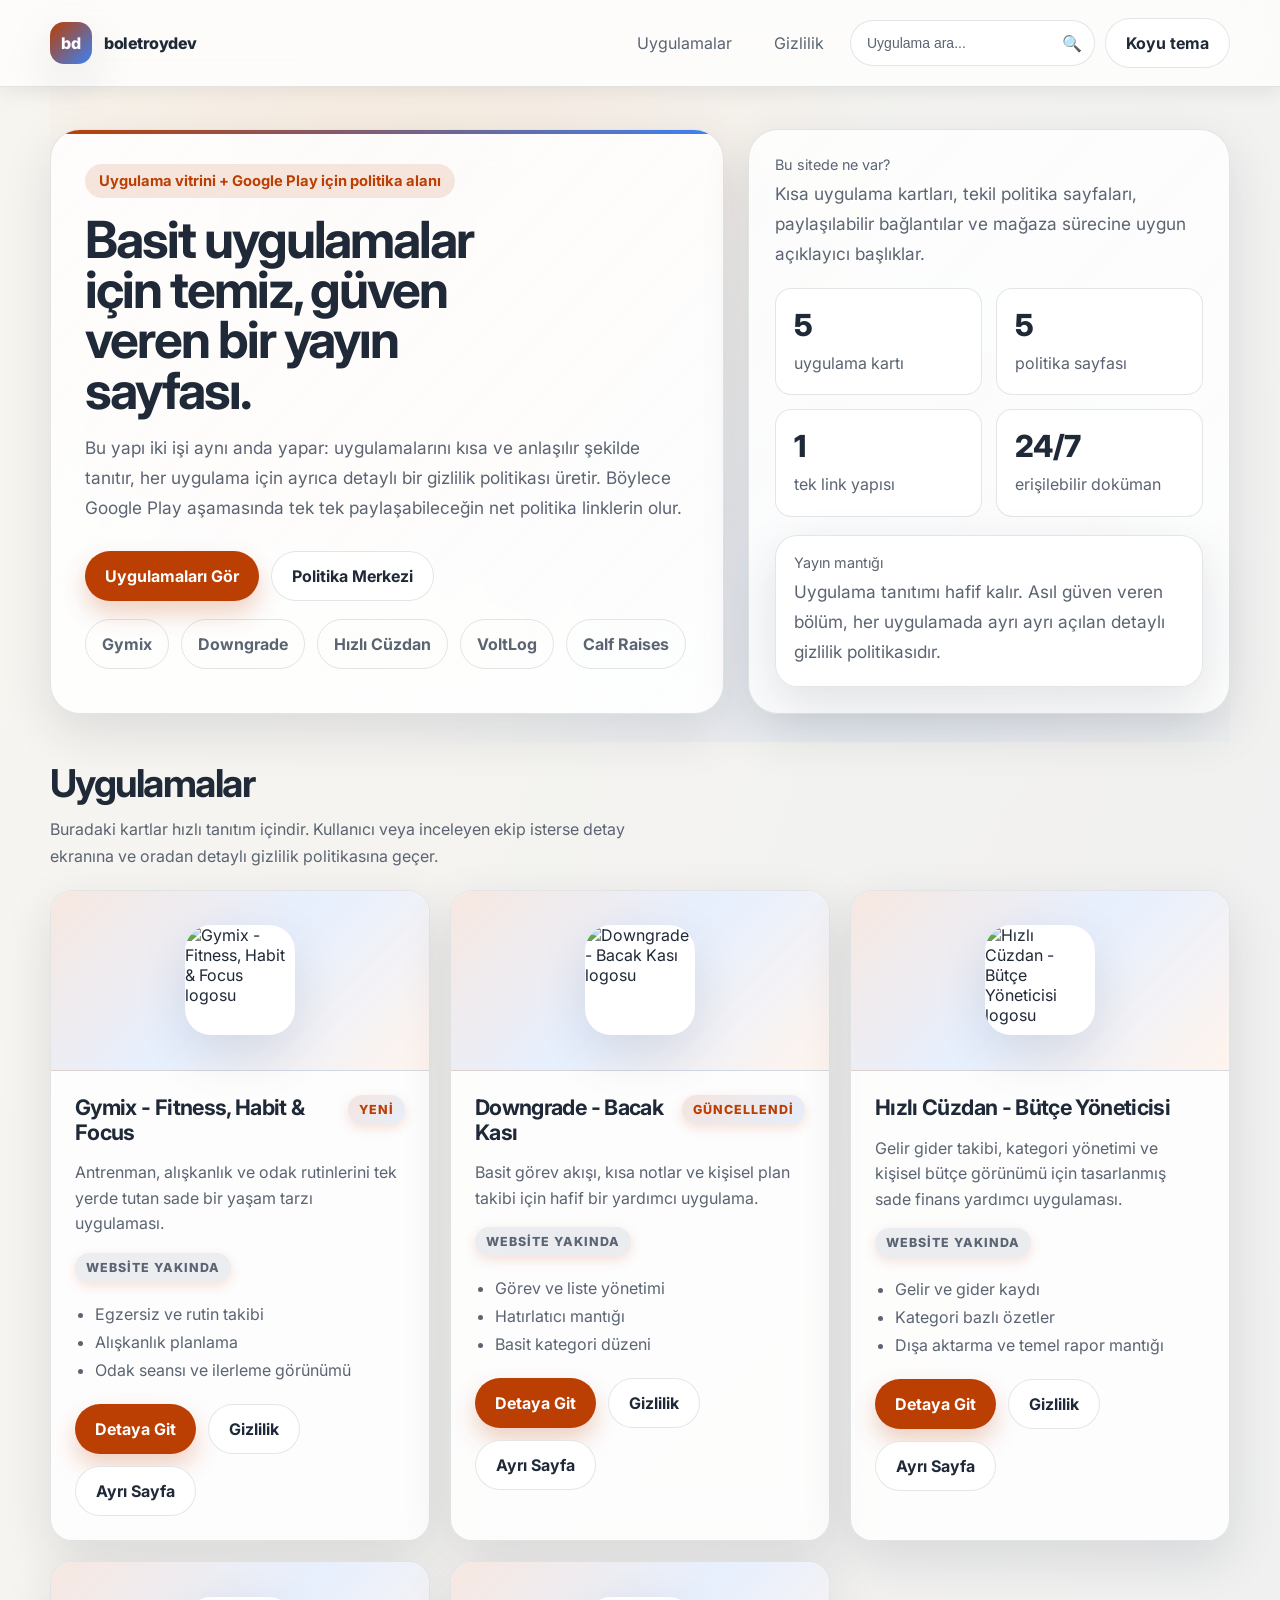
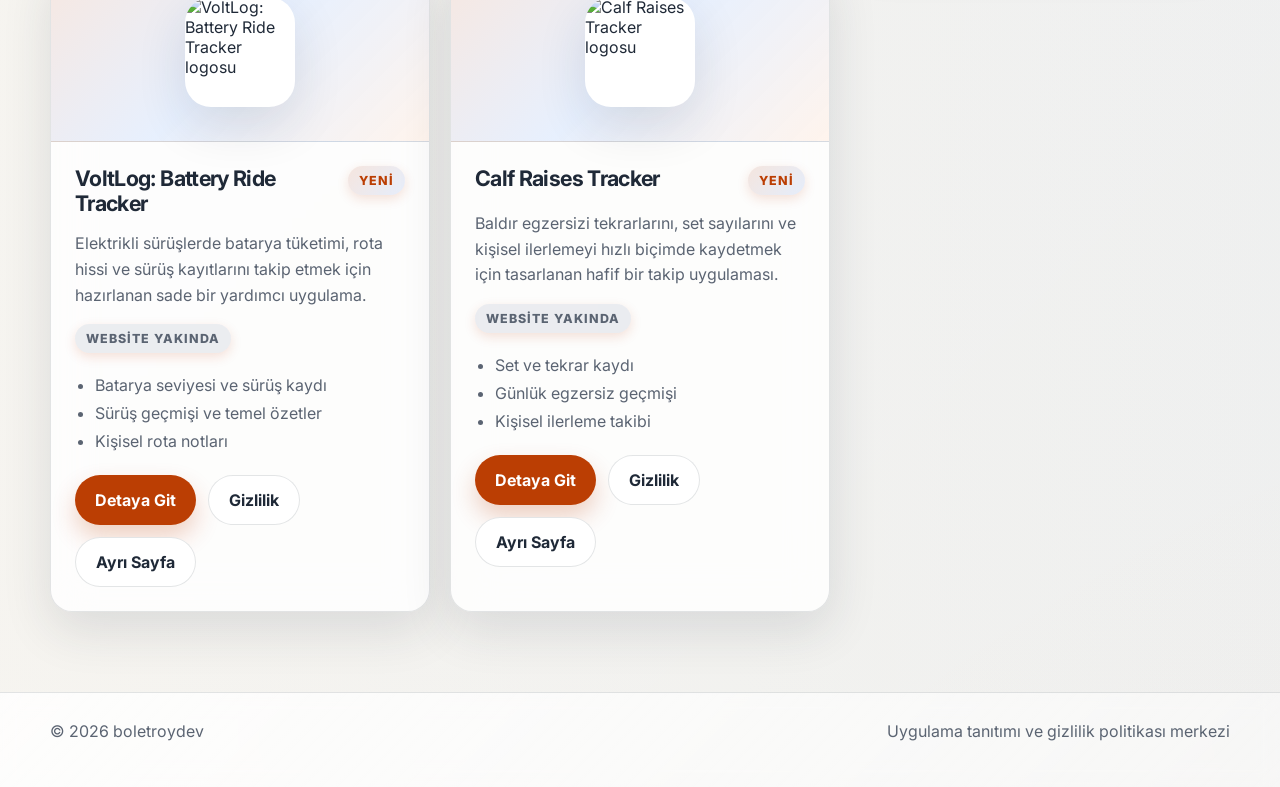
==== commit 7df316b7: "fix the ui problems Co-authored-by: Copilot <copilot@github.com>" ====
--- a/index.html
+++ b/index.html
@@ -32,17 +32,12 @@
                 <div class="nav-actions">
                     <button class="ghost-button" type="button" onclick="showHome()">Uygulamalar</button>
                     <button class="ghost-button" type="button" onclick="showPolicies()">Gizlilik</button>
-<<<<<<< main
                     <div class="search-container">
                         <input type="text" id="app-search" placeholder="Uygulama ara..." class="search-input">
                         <button type="button" class="search-button" onclick="filterApps()">🔍</button>
                     </div>
                     <button class="secondary-button" id="theme-toggle" type="button"
                         aria-label="Temayı değiştir"></button>
-=======
-                    <button class="secondary-button" id="theme-toggle" type="button" aria-label="Temayı değiştir">🌙
-                        Tema</button>
->>>>>>> main
                 </div>
             </div>
         </header>
